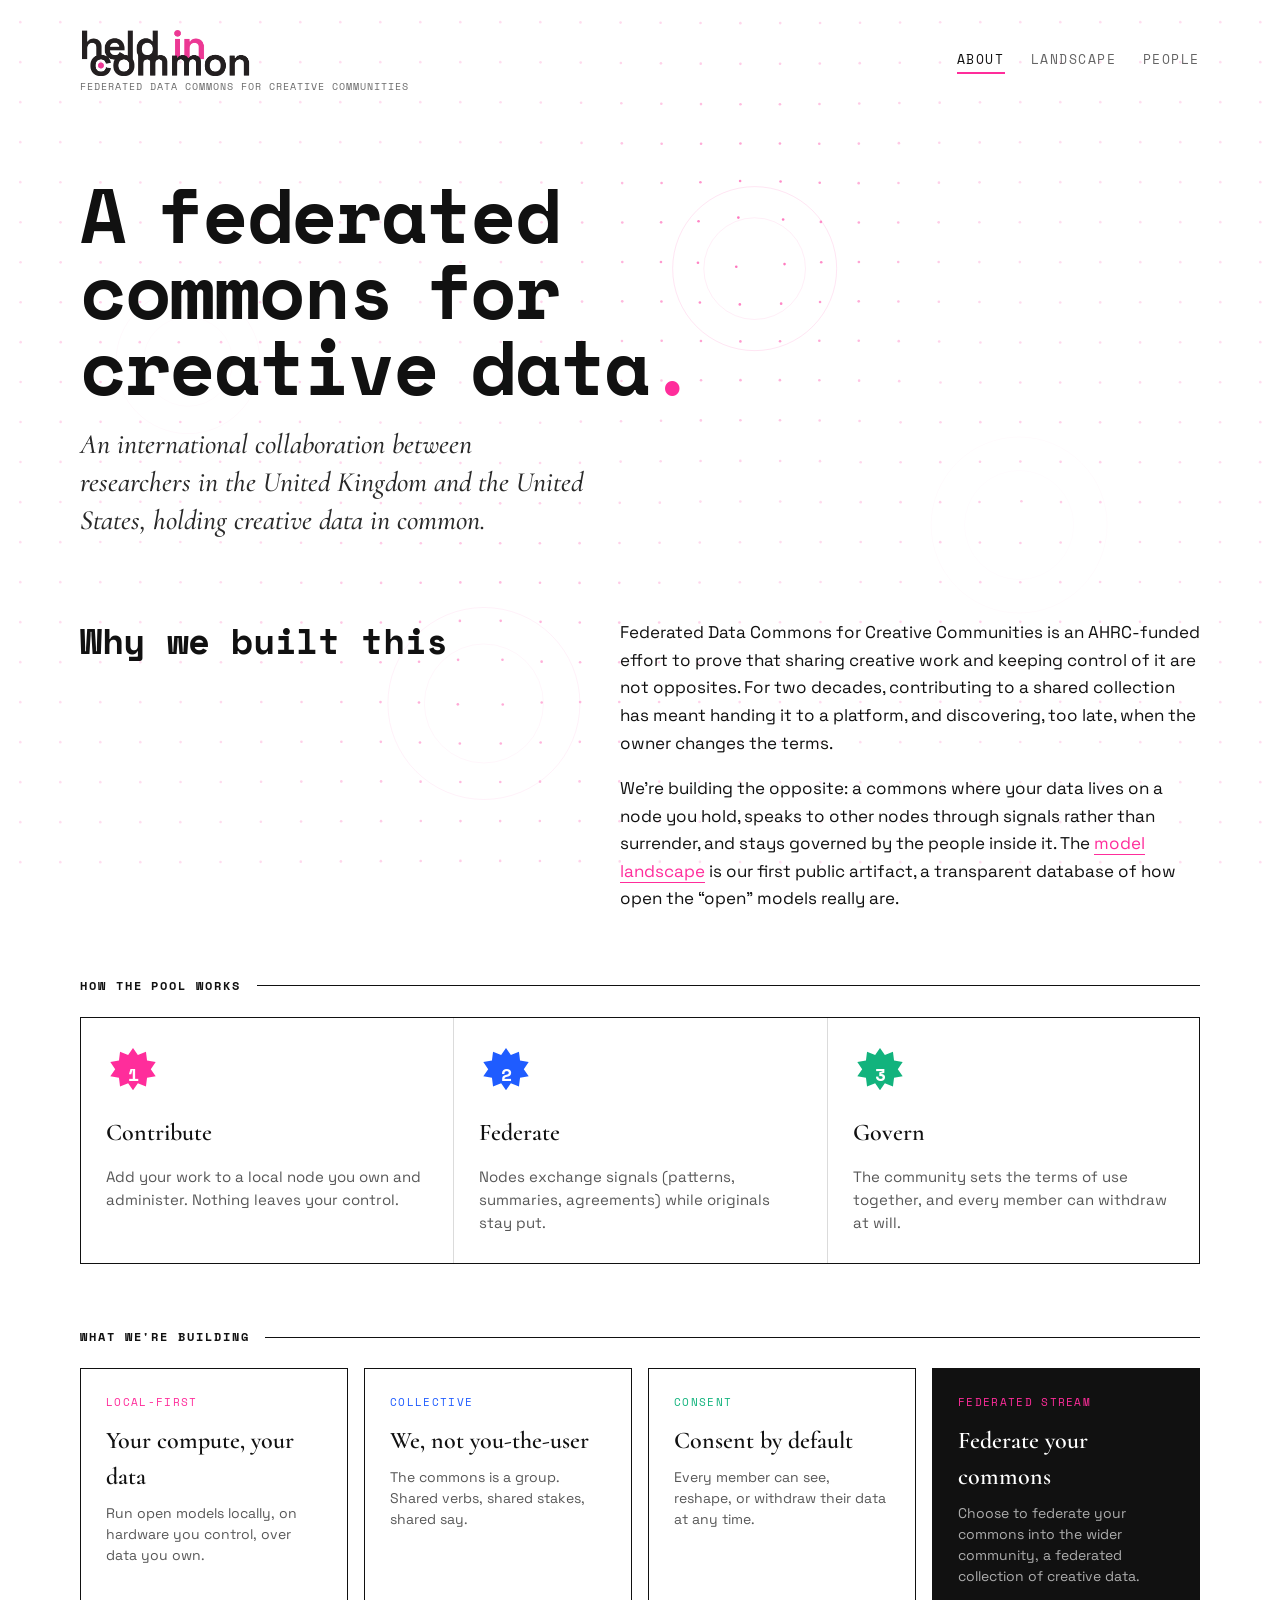
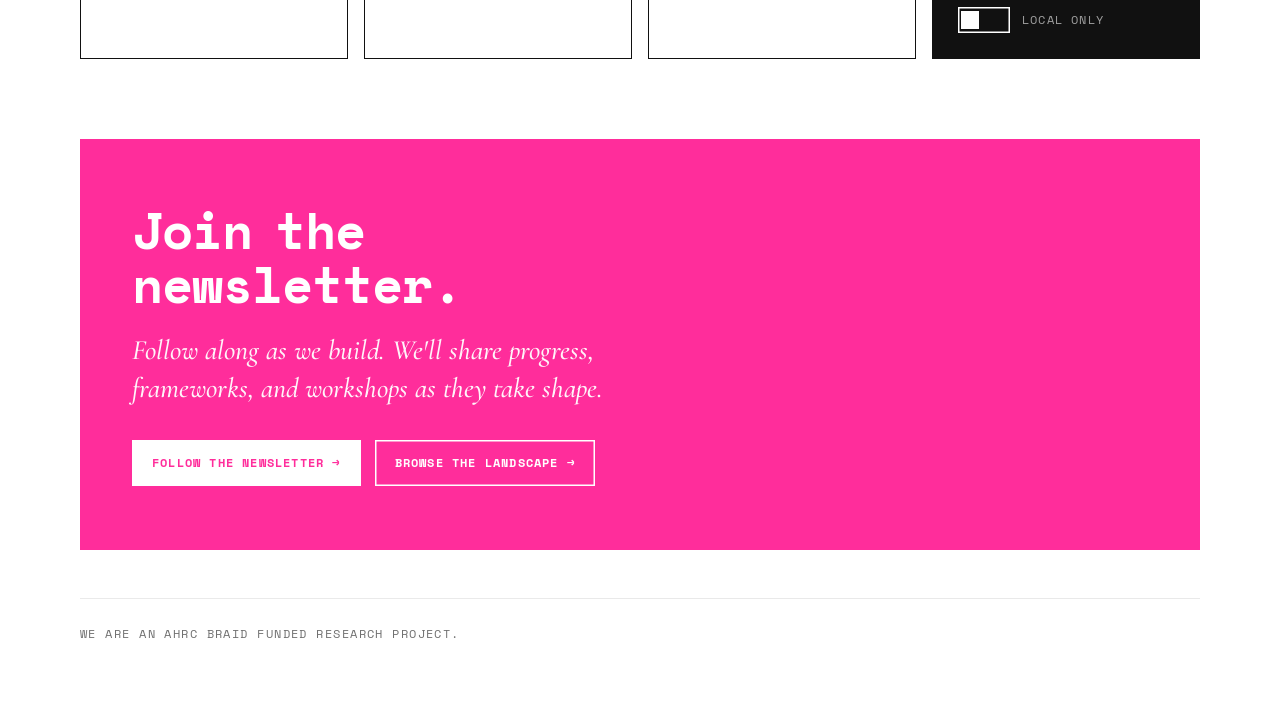
==== index.html @ fef4d37b "Make About the landing page, move the landscape to landscape.html - about.html becomes index.html, s" ====
<!doctype html>
<html lang="en">
  <head>
    <meta charset="UTF-8" />
    <meta name="viewport" content="width=device-width, initial-scale=1.0" />
    <meta name="robots" content="noindex, nofollow" />
    <title>About · Held in Common</title>
    <link rel="preconnect" href="https://fonts.googleapis.com" />
    <link rel="preconnect" href="https://fonts.gstatic.com" crossorigin />
    <link
      href="https://fonts.googleapis.com/css2?family=Space+Mono:ital,wght@0,400;0,700;1,400&family=Space+Grotesk:wght@400;500;600;700&family=Cormorant:ital,wght@0,500;0,600;1,500&display=swap"
      rel="stylesheet"
    />
    <link rel="stylesheet" href="styles1.css" />
  </head>
  <body>
    <a class="skip-link" href="#content">Skip to content</a>
    <canvas id="bg-canvas" aria-hidden="true"></canvas>

    <div class="page">
      <nav class="site-nav">
        <div class="brand">
          <img class="wordmark-logo" src="images/logo.png" alt="Held in Common" width="377" height="100" />
          <span class="tagline">Federated Data Commons for Creative Communities</span>
        </div>
        <div class="nav-links">
          <a href="index.html" class="active">About</a>
          <a href="landscape.html">Landscape</a>
          <a href="people.html">People</a>
        </div>
      </nav>
      <div class="rule"></div>

      <header class="sub-hero" id="content" tabindex="-1">
        <h1 class="sub-h1">A federated commons for creative data<span class="dot">.</span></h1>
        <p class="lead">
          An international collaboration between researchers in the United
          Kingdom and the United States, holding creative data in common.
        </p>
      </header>

      <section class="mission">
        <div class="mission-title">Why we built this</div>
        <div class="mission-body">
          <p>
            Federated Data Commons for Creative Communities is an AHRC-funded
            effort to prove that sharing creative work and keeping control of it
            are not opposites. For two decades, contributing to a shared
            collection has meant handing it to a platform, and discovering, too
            late, when the owner changes the terms.
          </p>
          <p>
            We're building the opposite: a commons where your data lives on a
            node you hold, speaks to other nodes through signals rather than
            surrender, and stays governed by the people inside it. The
            <a href="index.html">model landscape</a> is our first public
            artifact, a transparent database of how open the “open” models
            really are.
          </p>
        </div>
      </section>

      <div class="section-label"><span>How the pool works</span><span class="rule-fill"></span></div>
      <section class="steps">
        <div class="step">
          <svg width="54" height="54" viewBox="0 0 100 100" aria-hidden="true"><path fill="#ff2d9b" d="M50 2l9 13 15-6 2 16 16 3-9 13 9 13-16 3-2 16-15-6-9 13-9-13-15 6-2-16-16-3 9-13-9-13 16-3 2-16 15 6z"></path><text x="50" y="63" text-anchor="middle" font-family="Space Mono, monospace" font-weight="700" font-size="34" fill="#fff">1</text></svg>
          <div class="step-title">Contribute</div>
          <p>Add your work to a local node you own and administer. Nothing leaves your control.</p>
        </div>
        <div class="step">
          <svg width="54" height="54" viewBox="0 0 100 100" aria-hidden="true"><path fill="#1f5cff" d="M50 2l9 13 15-6 2 16 16 3-9 13 9 13-16 3-2 16-15-6-9 13-9-13-15 6-2-16-16-3 9-13-9-13 16-3 2-16 15 6z"></path><text x="50" y="63" text-anchor="middle" font-family="Space Mono, monospace" font-weight="700" font-size="34" fill="#fff">2</text></svg>
          <div class="step-title">Federate</div>
          <p>Nodes exchange signals (patterns, summaries, agreements) while originals stay put.</p>
        </div>
        <div class="step">
          <svg width="54" height="54" viewBox="0 0 100 100" aria-hidden="true"><path fill="#12b37d" d="M50 2l9 13 15-6 2 16 16 3-9 13 9 13-16 3-2 16-15-6-9 13-9-13-15 6-2-16-16-3 9-13-9-13 16-3 2-16 15 6z"></path><text x="50" y="63" text-anchor="middle" font-family="Space Mono, monospace" font-weight="700" font-size="34" fill="#fff">3</text></svg>
          <div class="step-title">Govern</div>
          <p>The community sets the terms of use together, and every member can withdraw at will.</p>
        </div>
      </section>

      <div class="section-label"><span>What we're building</span><span class="rule-fill"></span></div>
      <section class="principles">
        <div class="principle">
          <div class="tag" style="color: var(--pink);">Local-first</div>
          <div class="p-title">Your compute, your data</div>
          <p>Run open models locally, on hardware you control, over data you own.</p>
        </div>
        <div class="principle">
          <div class="tag" style="color: var(--blue);">Collective</div>
          <div class="p-title">We, not you-the-user</div>
          <p>The commons is a group. Shared verbs, shared stakes, shared say.</p>
        </div>
        <div class="principle">
          <div class="tag" style="color: var(--jade);">Consent</div>
          <div class="p-title">Consent by default</div>
          <p>Every member can see, reshape, or withdraw their data at any time.</p>
        </div>
        <div class="principle dark">
          <div class="tag" style="color: var(--pink);">Federated stream</div>
          <div class="p-title">Federate your commons</div>
          <p>Choose to federate your commons into the wider community, a federated collection of creative data.</p>
          <div class="fed-toggle" id="fed-toggle" role="switch" tabindex="0" aria-checked="false" aria-label="Federate your commons">
            <span class="switch"><span class="knob"></span></span>
            <span class="switch-label">Local only</span>
          </div>
        </div>
      </section>

      <section class="cta">
        <h2>Join the newsletter.</h2>
        <p class="lead">
          Follow along as we build. We'll share progress, frameworks, and
          workshops as they take shape.
        </p>
        <div class="cta-actions">
          <a href="#" class="btn-solid">Follow the newsletter →</a>
          <a href="index.html" class="btn-outline">Browse the landscape →</a>
        </div>
      </section>

      <div class="sub-foot">We are an AHRC Braid funded research project.</div>
    </div>

    <script src="bg.js"></script>
    <script>
      var ft = document.getElementById("fed-toggle");
      if (ft) {
        var toggleFed = function () {
          var on = ft.classList.toggle("on");
          ft.setAttribute("aria-checked", String(on));
          ft.querySelector(".switch-label").textContent = on ? "Federating" : "Local only";
        };
        ft.addEventListener("click", toggleFed);
        ft.addEventListener("keydown", function (e) {
          if (e.key === "Enter" || e.key === " ") {
            e.preventDefault();
            toggleFed();
          }
        });
      }
    </script>
  </body>
</html>
---- styles1.css ----
:root {
  --pink: #ff2d9b;
  --blue: #1f5cff;
  --jade: #12b37d;
  --violet: #8b3fd9;
  --violet-ink: #6a2caf;
  --jade-ink: #0a7a54;
  --gray: #6f6f6f;
  --ink: #111111;
  --white: #ffffff;
  --oxblood: #451018;
  --line: rgba(17, 17, 17, 0.15);
  --line-soft: rgba(17, 17, 17, 0.1);
  --mono: "Space Mono", monospace;
  --grot: "Space Grotesk", sans-serif;
  --serif: "Cormorant", Georgia, serif;
}

* { box-sizing: border-box; }
html { scroll-behavior: smooth; }

body {
  margin: 0;
  font-family: var(--grot);
  background: var(--white);
  color: var(--ink);
  line-height: 1.5;
  position: relative;
  min-height: 100vh;
}

::selection { background: var(--pink); color: #fff; }

/* dot-field canvas */
#bg-canvas {
  position: fixed;
  inset: 0;
  width: 100%;
  height: 100%;
  z-index: 0;
  pointer-events: none;
}
.bg-glow { display: none; }

.page {
  position: relative;
  z-index: 1;
  max-width: 1200px;
  margin: 0 auto;
  padding: 0 40px;
}

/* nav / brand */
.site-nav {
  display: flex;
  justify-content: space-between;
  align-items: center;
  gap: 24px;
  flex-wrap: wrap;
  padding: 30px 0 22px;
}
.brand { display: flex; flex-direction: column; gap: 3px; }
.wordmark {
  font-family: var(--mono);
  font-weight: 700;
  font-size: 16px;
  letter-spacing: -0.01em;
  color: var(--ink);
}
.wordmark .dot { color: var(--pink); }
.wordmark-logo { height: 46px; width: auto; align-self: flex-start; display: block; }
.tagline {
  font-family: var(--mono);
  font-size: 10px;
  letter-spacing: 0.1em;
  text-transform: uppercase;
  opacity: 0.62;
}
.rule { display: none; }

/* header */
header {
  padding: 60px 0 0;
  text-align: left;
}
header h1 {
  margin: 0;
  font-family: var(--mono);
  font-weight: 700;
  font-size: clamp(38px, 6vw, 76px);
  line-height: 1;
  letter-spacing: -0.03em;
  word-spacing: -0.16em;
  color: var(--ink);
  max-width: 16ch;
}
header h1 .dot { color: var(--pink); }
.subtitle {
  margin: 22px 0 0;
  font-family: var(--serif);
  font-style: italic;
  font-weight: 500;
  font-size: clamp(19px, 2.3vw, 27px);
  line-height: 1.35;
  color: var(--ink);
  opacity: 0.9;
  max-width: 44ch;
}

/* stat strip */
.stat-strip {
  display: flex;
  flex-wrap: wrap;
  margin-top: 44px;
  box-shadow: inset 0 0 0 1px var(--ink);
}
.stat-pill {
  display: flex;
  align-items: baseline;
  gap: 0.6rem;
  padding: 20px 30px;
  flex: 1;
  min-width: 150px;
  font-family: var(--mono);
  font-size: 12px;
  letter-spacing: 0.14em;
  text-transform: uppercase;
  color: rgba(17, 17, 17, 0.62);
  cursor: pointer;
  transition: background 0.15s ease, color 0.15s ease;
  box-shadow: inset 1px 0 0 var(--line);
}
.stat-pill:first-child { box-shadow: none; }
.stat-pill strong {
  font-size: 42px;
  line-height: 1;
  letter-spacing: -0.01em;
  color: var(--ink);
}
.stat-pill.stat-all { background: var(--ink); color: rgba(255,255,255,0.7); }
.stat-pill.stat-all strong { color: #fff; }
.stat-pill.stat-Image strong { color: var(--pink); }
.stat-pill.stat-Video strong { color: var(--blue); }
.stat-pill.stat-Audio strong { color: var(--jade-ink); }
.stat-pill.stat-Text strong { color: var(--violet-ink); }
.stat-pill:hover { background: rgba(17,17,17,0.04); }
.stat-pill.stat-all:hover { background: #000; }
.stat-pill.stat-Image.active { background: var(--pink); color: #fff; }
.stat-pill.stat-Image.active strong { color: #fff; }
.stat-pill.stat-Video.active { background: var(--blue); color: #fff; }
.stat-pill.stat-Video.active strong { color: #fff; }
.stat-pill.stat-Audio.active { background: var(--jade); color: #04140e; }
.stat-pill.stat-Audio.active strong { color: #04140e; }
.stat-pill.stat-Text.active { background: var(--violet); color: #fff; }
.stat-pill.stat-Text.active strong { color: #fff; }

main {
  max-width: none;
  margin: 0;
  padding: 0;
}

/* search bar */
.search-bar {
  display: flex;
  align-items: center;
  gap: 14px;
  background: var(--white);
  box-shadow: inset 0 0 0 1.5px var(--ink);
  padding: 20px 22px;
  margin: 40px 0 16px;
}
.search-icon { color: var(--pink); flex: none; }
#search {
  width: 100%;
  border: none;
  background: transparent;
  color: var(--ink);
  font-family: var(--grot);
  font-size: 17px;
}
#search:focus { outline: none; }
#search::placeholder { color: var(--gray); }
.search-kbd {
  font-family: var(--mono);
  font-size: 12px;
  color: var(--gray);
  box-shadow: inset 0 0 0 1px var(--line);
  padding: 3px 8px;
  flex: none;
}

/* filter panel — four columns split by vertical rules */
.filter-panel {
  display: flex;
  flex-wrap: wrap;
  background: var(--white);
  box-shadow: inset 0 0 0 1px var(--ink);
  margin-bottom: 24px;
}
.filter-col {
  flex: 1 1 200px;
  min-width: 180px;
  padding: 24px;
  display: flex;
  flex-direction: column;
  gap: 16px;
  box-shadow: inset 1px 0 0 var(--line);
}
.filter-col:first-child { box-shadow: none; }
.filter-col.col-license { flex: 1.6 1 300px; }
.filter-label {
  color: var(--gray);
  font-family: var(--mono);
  font-size: 11px;
  text-transform: uppercase;
  letter-spacing: 0.14em;
  white-space: nowrap;
}
.chip-row { display: flex; gap: 8px; flex-wrap: wrap; }

.chip {
  padding: 9px 14px;
  border: none;
  background: transparent;
  color: var(--ink);
  box-shadow: inset 0 0 0 1px var(--line);
  font-family: var(--mono);
  font-size: 14px;
  cursor: pointer;
  user-select: none;
  white-space: nowrap;
  transition: all 0.12s ease;
}
.chip:not(.active):hover { background: var(--white); box-shadow: inset 0 0 0 1px var(--ink), 4px 4px 0 var(--ink); transform: translate(-2px, -2px); }
.chip.active { background: var(--ink); color: #fff; box-shadow: inset 0 0 0 1px var(--ink); }

#commercial-filter, #sort-by {
  border: none;
  background: transparent;
  color: var(--ink);
  font-family: var(--mono);
  font-size: 16px;
  cursor: pointer;
  padding: 4px 24px 4px 0;
  appearance: none;
  -webkit-appearance: none;
  background-image: url("data:image/svg+xml,%3Csvg xmlns='http://www.w3.org/2000/svg' width='12' height='12' viewBox='0 0 24 24' fill='none' stroke='%23ff2d9b' stroke-width='2.5'%3E%3Cpath d='M6 9l6 6 6-6'/%3E%3C/svg%3E");
  background-repeat: no-repeat;
  background-position: left 1px;
}
#commercial-filter { background-position: right center; }
#sort-by { background-position: right center; }
#commercial-filter:focus, #sort-by:focus { outline: none; }

/* result / reset bar */
.result-bar {
  display: flex;
  justify-content: space-between;
  align-items: center;
  padding-bottom: 14px;
  margin-bottom: 24px;
  border-bottom: 1px solid var(--ink);
}
.result-count {
  margin: 0;
  font-family: var(--mono);
  font-size: 13px;
  letter-spacing: 0.1em;
  text-transform: uppercase;
  color: var(--gray);
}
#reset-filters {
  display: inline-flex;
  align-items: center;
  gap: 8px;
  padding: 0;
  background: transparent;
  border: none;
  color: var(--ink);
  font-family: var(--mono);
  font-weight: 700;
  font-size: 12px;
  letter-spacing: 0.1em;
  text-transform: uppercase;
  cursor: pointer;
  transition: color 0.12s ease;
}
#reset-filters svg { stroke: var(--pink); transition: transform 0.4s ease; }
#reset-filters:hover { color: var(--pink); }
#reset-filters:active svg { transform: rotate(-180deg); }

/* card grid */
.card-grid {
  display: grid;
  grid-template-columns: repeat(auto-fill, minmax(280px, 1fr));
  gap: 16px;
}

.card {
  background: var(--white);
  box-shadow: inset 0 0 0 1px var(--ink);
  display: flex;
  flex-direction: column;
  overflow: hidden;
  cursor: pointer;
  transition: transform 0.13s ease, box-shadow 0.13s ease;
  animation: card-in 0.35s ease backwards;
  position: relative;
}
.card:hover {
  transform: translate(-4px, -4px);
  box-shadow: inset 0 0 0 1px var(--ink), 9px 9px 0 var(--ink);
}
.card:active { transform: translate(-1px, -1px); }

@keyframes card-in {
  from { opacity: 0; transform: translateY(10px); }
  to { opacity: 1; transform: translateY(0); }
}

.card-bar { height: 8px; flex: none; }
.card.modality-Image .card-bar { background: var(--pink); }
.card.modality-Video .card-bar { background: var(--blue); }
.card.modality-Audio .card-bar { background: var(--jade); }
.card.modality-Text .card-bar { background: var(--violet); }

.card-body {
  padding: 22px;
  display: flex;
  flex-direction: column;
  gap: 10px;
  flex: 1;
}
.card-head {
  display: flex;
  justify-content: space-between;
  align-items: center;
  gap: 10px;
}
.card-modality {
  font-family: var(--mono);
  font-size: 11px;
  font-weight: 700;
  letter-spacing: 0.12em;
  text-transform: uppercase;
}
.card.modality-Image .card-modality { color: var(--pink); }
.card.modality-Video .card-modality { color: var(--blue); }
.card.modality-Audio .card-modality { color: var(--jade-ink); }
.card.modality-Text .card-modality { color: var(--violet-ink); }
.card-license {
  font-family: var(--mono);
  font-size: 11px;
  letter-spacing: 0.08em;
  text-transform: uppercase;
  opacity: 0.62;
}
.card h3 {
  margin: 0;
  font-family: var(--mono);
  font-weight: 700;
  font-size: 20px;
  letter-spacing: -0.01em;
  line-height: 1.15;
}
.card .developer {
  color: rgba(17, 17, 17, 0.6);
  font-size: 14px;
  margin: 0;
}
.card-foot {
  margin-top: auto;
  padding-top: 14px;
  border-top: 1px solid rgba(0, 0, 0, 0.12);
}
.commercial {
  font-family: var(--mono);
  font-size: 12px;
  letter-spacing: 0.02em;
}
.card.modality-Image .comm-ok { color: var(--pink); }
.card.modality-Video .comm-ok { color: var(--blue); }
.card.modality-Audio .comm-ok { color: var(--jade-ink); }
.card.modality-Text .comm-ok { color: var(--violet-ink); }
.comm-no { color: var(--gray); }

.no-results {
  text-align: center;
  color: var(--gray);
  font-family: var(--mono);
  letter-spacing: 0.06em;
  padding: 4rem 0;
}
.no-results-emoji { display: none; }

footer {
  position: relative;
  z-index: 1;
  max-width: 1200px;
  margin: 40px auto 0;
  padding: 26px 40px 48px;
  border-top: 1px solid var(--ink);
  font-family: var(--mono);
  font-size: 12px;
  letter-spacing: 0.1em;
  text-transform: uppercase;
  color: rgba(17, 17, 17, 0.6);
}
footer p { margin: 0 0 8px; }
footer .funder { color: var(--ink); }

/* modal */
.modal-overlay {
  position: fixed;
  inset: 0;
  background: rgba(17, 17, 17, 0.55);
  display: flex;
  align-items: center;
  justify-content: center;
  padding: 24px;
  z-index: 50;
  animation: overlay-in 0.18s ease;
}
.modal-overlay[hidden] { display: none; }
@keyframes overlay-in { from { opacity: 0; } to { opacity: 1; } }

.modal {
  background: var(--white);
  box-shadow: inset 0 0 0 1px var(--ink), 12px 12px 0 var(--ink);
  max-width: 660px;
  width: 100%;
  max-height: 85vh;
  overflow-y: auto;
  padding: 32px;
  animation: modal-in 0.22s cubic-bezier(0.2, 0.8, 0.2, 1);
}
@keyframes modal-in {
  from { opacity: 0; transform: translateY(12px); }
  to { opacity: 1; transform: translateY(0); }
}

.modal-top {
  display: flex;
  justify-content: space-between;
  align-items: flex-start;
  gap: 1rem;
  margin-bottom: 1.2rem;
}
.modal h2 {
  margin: 0 0 0.3rem;
  font-family: var(--mono);
  font-weight: 700;
  font-size: 26px;
  letter-spacing: -0.01em;
}
.modal .developer { color: rgba(17, 17, 17, 0.6); font-size: 14px; margin: 0; }

/* modal call-to-action: link out to the model */
.model-link {
  display: inline-flex;
  align-items: center;
  gap: 8px;
  margin-bottom: 1.4rem;
  padding: 12px 18px;
  background: var(--pink);
  color: #fff;
  font-family: var(--mono);
  font-weight: 700;
  font-size: 12px;
  letter-spacing: 0.1em;
  text-transform: uppercase;
  text-decoration: none;
  transition: opacity 0.12s ease;
}
.model-link:hover { color: #fff; }
.model-link:active { opacity: 0.78; }

.modal-close {
  display: inline-flex;
  align-items: center;
  justify-content: center;
  width: 34px;
  height: 34px;
  flex-shrink: 0;
  background: var(--white);
  border: none;
  box-shadow: inset 0 0 0 1.5px var(--ink);
  color: var(--ink);
  cursor: pointer;
  font-size: 1rem;
  transition: background 0.15s ease, color 0.15s ease;
}
.modal-close:hover { background: var(--pink); color: #fff; box-shadow: inset 0 0 0 1.5px var(--pink); }

.modal-tabs { display: flex; gap: 0; margin-bottom: 1.2rem; box-shadow: inset 0 0 0 1.5px var(--ink); width: fit-content; }
.modal-tab {
  padding: 9px 16px;
  background: transparent;
  border: none;
  font-family: var(--mono);
  font-size: 12px;
  letter-spacing: 0.08em;
  text-transform: uppercase;
  cursor: pointer;
  color: rgba(17, 17, 17, 0.62);
  box-shadow: inset 1px 0 0 var(--line);
}
.modal-tab:first-child { box-shadow: none; }
.modal-tab.active { background: var(--ink); color: #fff; }

.modal-tab-panel.hidden { display: none; }

.modal-section { margin-bottom: 1.3rem; }
.modal-section-title {
  font-family: var(--mono);
  font-size: 11px;
  text-transform: uppercase;
  letter-spacing: 0.14em;
  color: var(--pink);
  margin: 0 0 0.6rem;
  font-weight: 700;
}
.modal dl { display: grid; grid-template-columns: 180px 1fr; gap: 0.6rem 1rem; margin: 0; }
.modal dt { color: rgba(17, 17, 17, 0.62); font-size: 14px; font-family: var(--grot); }
.modal dd { margin: 0; font-size: 14px; }

.workflow-img { width: 100%; height: auto; box-shadow: inset 0 0 0 1px var(--ink); display: block; }
.workflow-json-wrap { max-height: 50vh; overflow: auto; box-shadow: inset 0 0 0 1px var(--ink); }
.workflow-json { font-family: var(--mono); font-size: 12px; padding: 16px; margin: 0; white-space: pre-wrap; word-break: break-word; }
.wf-loading { color: var(--gray); }

@media (max-width: 600px) {
  .page, footer { padding-left: 22px; padding-right: 22px; }
  .modal dl { grid-template-columns: 1fr; }
  .modal dt { margin-top: 0.6rem; }
}

/* ============ NAV LINKS ============ */
.nav-links {
  display: flex;
  gap: 26px;
  font-family: var(--mono);
  font-size: 13px;
  letter-spacing: 0.12em;
  text-transform: uppercase;
}
.nav-links a {
  color: var(--ink);
  opacity: 0.65;
  text-decoration: none;
  padding-bottom: 3px;
  transition: color 0.12s ease, opacity 0.12s ease;
}
.nav-links a:hover { color: var(--pink); opacity: 1; }
.nav-links a.active { opacity: 1; border-bottom: 2px solid var(--pink); }

/* ============ SUBPAGES ============ */
.sub-hero { padding: 60px 0 0; }
.eyebrow {
  font-family: var(--mono);
  font-size: 12px;
  letter-spacing: 0.16em;
  text-transform: uppercase;
  color: var(--pink);
  margin-bottom: 22px;
}
.sub-h1 {
  font-family: var(--mono);
  font-weight: 700;
  font-size: clamp(38px, 6vw, 76px);
  line-height: 1;
  letter-spacing: -0.03em;
  word-spacing: -0.16em;
  margin: 0;
  max-width: 16ch;
}
.sub-h1 .dot { color: var(--pink); }
.lead {
  font-family: var(--serif);
  font-style: italic;
  font-weight: 500;
  font-size: clamp(19px, 2.3vw, 28px);
  line-height: 1.35;
  margin: 22px 0 0;
  opacity: 0.9;
  max-width: 42ch;
}

.section-label {
  display: flex;
  align-items: center;
  gap: 16px;
  margin: 64px 0 22px;
  font-family: var(--mono);
  font-size: 12px;
  font-weight: 700;
  letter-spacing: 0.16em;
  text-transform: uppercase;
}
.section-label .rule-fill { flex: 1; height: 1px; background: var(--ink); }
.section-label .count { font-weight: 400; color: var(--gray); }
.section-label.uk { color: var(--pink); }
.section-label.us { color: var(--blue); }

.mission {
  margin-top: 80px;
  display: grid;
  grid-template-columns: minmax(0, 1fr) minmax(0, 1.2fr);
  gap: 56px;
  align-items: start;
}
.mission-title {
  font-family: var(--mono);
  font-weight: 700;
  font-size: clamp(26px, 3vw, 36px);
  line-height: 1.2;
  letter-spacing: -0.01em;
  color: var(--ink);
}
.mission-body p { font-family: var(--grot); font-size: 17px; line-height: 1.62; margin: 0 0 18px; }
.mission-body p:last-child { margin-bottom: 0; }
.mission-body a { color: var(--pink); border-bottom: 1.5px solid var(--pink); text-decoration: none; }
@media (max-width: 720px) { .mission { grid-template-columns: 1fr; gap: 20px; } }

.steps { display: flex; flex-wrap: wrap; box-shadow: inset 0 0 0 1px var(--ink); background: var(--white); }
.step {
  flex: 1;
  min-width: 220px;
  padding: 30px 26px;
  display: flex;
  flex-direction: column;
  gap: 14px;
  box-shadow: inset 1px 0 0 var(--line);
}
.step:first-child { box-shadow: none; }
.step-title { font-family: var(--serif); font-weight: 600; font-size: 24px; }
.step p { font-family: var(--grot); font-size: 15px; line-height: 1.55; opacity: 0.7; margin: 0; }

.principles { display: grid; grid-template-columns: repeat(auto-fit, minmax(230px, 1fr)); gap: 16px; }
.principle { box-shadow: inset 0 0 0 1px var(--ink); padding: 26px; background: var(--white); display: flex; flex-direction: column; }
.principle .tag { font-family: var(--mono); font-size: 11px; letter-spacing: 0.12em; text-transform: uppercase; margin-bottom: 12px; }
.principle .p-title { font-family: var(--serif); font-weight: 600; font-size: 24px; margin-bottom: 8px; }
.principle p { font-family: var(--grot); font-size: 14px; line-height: 1.5; opacity: 0.7; margin: 0; }
.principle.dark { background: var(--ink); color: #fff; }
.principle.dark .p-title { color: #fff; }
.principle.dark p { opacity: 0.65; }

.fed-toggle { margin-top: auto; display: flex; align-items: center; gap: 12px; cursor: pointer; user-select: none; padding-top: 20px; }
.switch { display: inline-flex; align-items: center; justify-content: flex-start; width: 52px; height: 26px; box-shadow: inset 0 0 0 1.5px #fff; padding: 3px; transition: all 0.16s ease; }
.switch .knob { width: 18px; height: 18px; background: #fff; display: block; }
.fed-toggle.on .switch { justify-content: flex-end; background: var(--jade); }
.switch-label { font-family: var(--mono); font-size: 12px; letter-spacing: 0.1em; text-transform: uppercase; color: rgba(255, 255, 255, 0.6); }
.fed-toggle.on .switch-label { color: var(--jade); }

.cta { margin-top: 80px; background: var(--pink); color: #fff; padding: 64px 52px; }
.cta h2 { font-family: var(--mono); font-weight: 700; font-size: clamp(30px, 4vw, 52px); line-height: 1.05; letter-spacing: -0.02em; word-spacing: -0.14em; margin: 0; max-width: 16ch; }
.cta .lead { color: #fff; opacity: 0.95; }
.cta-actions { display: flex; gap: 14px; flex-wrap: wrap; margin-top: 32px; }
.btn-solid { font-family: var(--mono); font-weight: 700; font-size: 12px; letter-spacing: 0.1em; text-transform: uppercase; background: #fff; color: var(--pink); padding: 14px 20px; text-decoration: none; }
.btn-outline { font-family: var(--mono); font-weight: 700; font-size: 12px; letter-spacing: 0.1em; text-transform: uppercase; color: #fff; padding: 14px 20px; box-shadow: inset 0 0 0 1.5px #fff; text-decoration: none; }

.people-grid { display: grid; grid-template-columns: repeat(auto-fill, minmax(258px, 1fr)); gap: 16px; }
.person { box-shadow: inset 0 0 0 1px var(--ink); display: flex; flex-direction: column; background: var(--white); }
.person .bar { height: 8px; }
.person.uk .bar { background: var(--pink); }
.person.us .bar { background: var(--blue); }
.person-photo {
  aspect-ratio: 1;
  border-bottom: 1px solid var(--ink);
  background: #f2efe8;
  display: flex;
  align-items: center;
  justify-content: center;
  color: var(--gray);
  font-family: var(--mono);
  font-size: 11px;
  letter-spacing: 0.14em;
  text-transform: uppercase;
  overflow: hidden;
}
.person-photo img {
  width: 100%;
  height: 100%;
  object-fit: cover;
  object-position: center top;
  display: block;
}
.person-photo.tbd {
  font-size: 40px;
  letter-spacing: 0;
  text-transform: none;
  color: var(--ink);
  opacity: 0.62;
}
.person-photo img { width: 100%; height: 100%; object-fit: cover; display: block; }
.person-info { padding: 20px; display: flex; flex-direction: column; gap: 6px; }
.person-role { font-family: var(--mono); font-size: 11px; font-weight: 700; letter-spacing: 0.12em; text-transform: uppercase; }
.person.uk .person-role { color: var(--pink); }
.person.us .person-role { color: var(--blue); }
.person-name { font-family: var(--mono); font-weight: 700; font-size: 20px; letter-spacing: -0.01em; }
.person-name a { color: inherit; text-decoration: none; transition: color 0.15s ease; }
.person-name a:hover { color: var(--pink); }
.person-aff { font-family: var(--grot); font-size: 14px; opacity: 0.65; }
.person-bio { font-family: var(--grot); font-size: 13px; line-height: 1.5; opacity: 0.6; margin: 8px 0 0; }

/* compact person chip — no photo, for supporting team members */
.person-chip {
  box-shadow: inset 0 0 0 1px var(--ink);
  background: var(--white);
  display: flex;
  flex-direction: column;
  gap: 5px;
  padding: 18px 20px;
  align-self: start;
  border-top: 8px solid var(--blue);
}
.person-chip.uk { border-top-color: var(--pink); }
.person-chip.us { border-top-color: var(--blue); }
.person-chip .chip-role { font-family: var(--mono); font-size: 11px; font-weight: 700; letter-spacing: 0.12em; text-transform: uppercase; color: var(--blue); }
.person-chip.uk .chip-role { color: var(--pink); }
.person-chip .chip-name { font-family: var(--mono); font-weight: 700; font-size: 18px; letter-spacing: -0.01em; color: var(--ink); text-decoration: none; transition: color 0.15s ease; }
.person-chip .chip-name:hover { color: var(--pink); }
.person-chip .chip-aff { font-family: var(--grot); font-size: 14px; opacity: 0.65; }

.partners-grid { display: grid; grid-template-columns: repeat(auto-fill, minmax(244px, 1fr)); gap: 16px; }
.partner { box-shadow: inset 0 0 0 1px var(--ink); display: flex; flex-direction: column; background: var(--white); }
.partner .bar { height: 6px; }
.partner.uk .bar { background: var(--pink); }
.partner.us .bar { background: var(--blue); }
.partner.de .bar { background: var(--jade); }
.partner-info { padding: 20px; display: flex; flex-direction: column; gap: 6px; }
.partner-name { font-family: var(--mono); font-weight: 700; font-size: 17px; letter-spacing: -0.01em; overflow-wrap: anywhere; }
.partner-loc { font-family: var(--mono); font-size: 10.5px; letter-spacing: 0.12em; text-transform: uppercase; opacity: 0.62; }
.partner-desc { font-family: var(--grot); font-size: 13px; line-height: 1.5; opacity: 0.65; margin-top: 4px; }

.legal-panel { display: flex; flex-wrap: wrap; box-shadow: inset 0 0 0 1px var(--ink); background: var(--white); }
.legal-col { flex: 1; min-width: 220px; padding: 28px 30px; box-shadow: inset 1px 0 0 var(--line); }
.legal-col:first-child { box-shadow: none; }
.legal-name { font-family: var(--mono); font-weight: 700; font-size: 17px; }
.legal-aff { font-family: var(--grot); font-size: 14px; opacity: 0.6; margin-top: 4px; }

.sub-foot { margin-top: 48px; padding-top: 26px; border-top: 1px solid var(--line); font-family: var(--mono); font-size: 12px; letter-spacing: 0.12em; text-transform: uppercase; opacity: 0.6; padding-bottom: 80px; }

/* ============================================================================
   Mobile optimisation — placed last so it overrides subpage base styles.
   Fits wide mono headings to the viewport and enlarges the smallest text.
   ============================================================================ */
@media (max-width: 600px) {
  html, body { overflow-x: hidden; }

  /* keep wide mono headings inside the viewport */
  header h1, .sub-h1 { font-size: clamp(26px, 7.6vw, 38px); word-spacing: -0.08em; }
  .cta h2 { font-size: clamp(26px, 7vw, 40px); }

  /* section labels wrap instead of clipping the count */
  .section-label { flex-wrap: wrap; gap: 10px 14px; }
  .rule-fill { flex: 1 1 30px; }

  /* two even stat cells per row */
  .stat-pill { min-width: 45%; padding: 16px 18px; }

  /* larger, easier-to-read small text on mobile */
  .tagline { font-size: 11px; letter-spacing: 0.08em; }
  .partner-loc,
  .filter-label,
  .card-modality,
  .card-license,
  .modal-section-title,
  .principle .tag,
  .person-role,
  .eyebrow,
  .section-label > span,
  .section-label .count { font-size: 12px; }
  .person-bio,
  .partner-desc,
  .step p,
  .principle p,
  .card .developer { font-size: 14px; line-height: 1.55; }
  .person-aff { font-size: 15px; }
  .mission-body p { font-size: 16px; }
}

/* ============================================================================
   Accessibility — focus visibility, skip link, reduced motion
   ============================================================================ */

/* Skip-to-content link (visible on keyboard focus) */
.skip-link {
  position: absolute;
  left: 8px;
  top: -60px;
  z-index: 200;
  background: var(--ink);
  color: #fff;
  font-family: var(--mono);
  font-size: 13px;
  letter-spacing: 0.06em;
  padding: 10px 16px;
  text-decoration: none;
  transition: top 0.15s ease;
}
.skip-link:focus { top: 8px; }

/* Visible keyboard focus for every interactive element */
:focus-visible {
  outline: 3px solid var(--blue);
  outline-offset: 2px;
}
/* the search field and selects clear the default outline; restore it for keyboard */
#search:focus-visible,
#commercial-filter:focus-visible,
#sort-by:focus-visible {
  outline: 3px solid var(--blue);
  outline-offset: 2px;
}
/* chips and stat pills are <button> — strip native chrome, keep the design */
button.chip,
button.stat-pill {
  appearance: none;
  -webkit-appearance: none;
  border: none;
  background: transparent;
  text-align: left;
}
/* keyboard focus for the card (role="button") */
.card:focus-visible { outline: 3px solid var(--blue); outline-offset: 3px; }

@media (prefers-reduced-motion: reduce) {
  *,
  *::before,
  *::after {
    animation-duration: 0.001ms !important;
    animation-iteration-count: 1 !important;
    transition-duration: 0.001ms !important;
    scroll-behavior: auto !important;
  }
}

.workflow-audio {
  display: block;
  width: 100%;
  margin: 1rem auto;
}

.workflow-video {
  display: block;
  max-width: 100%;
  max-height: 60vh;
  margin: 0 auto;
  box-shadow: inset 0 0 0 1px var(--ink);
}
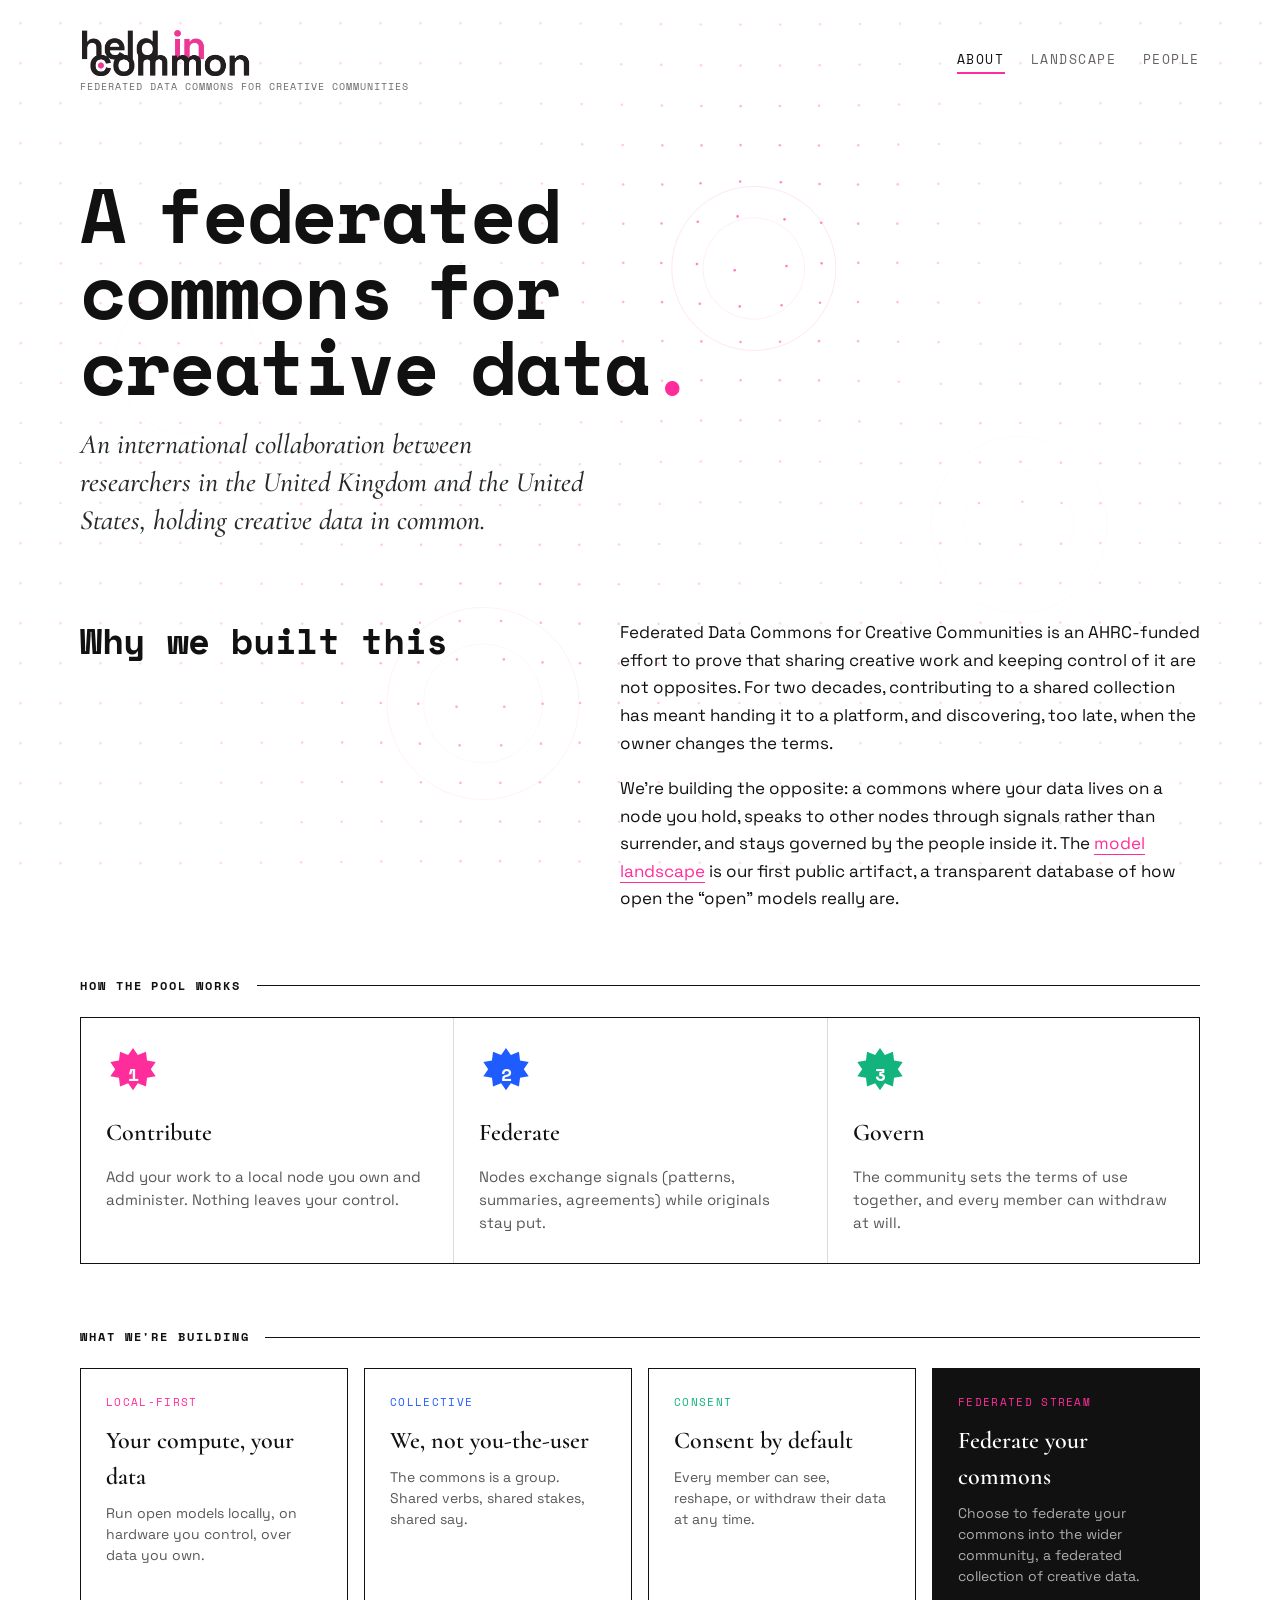
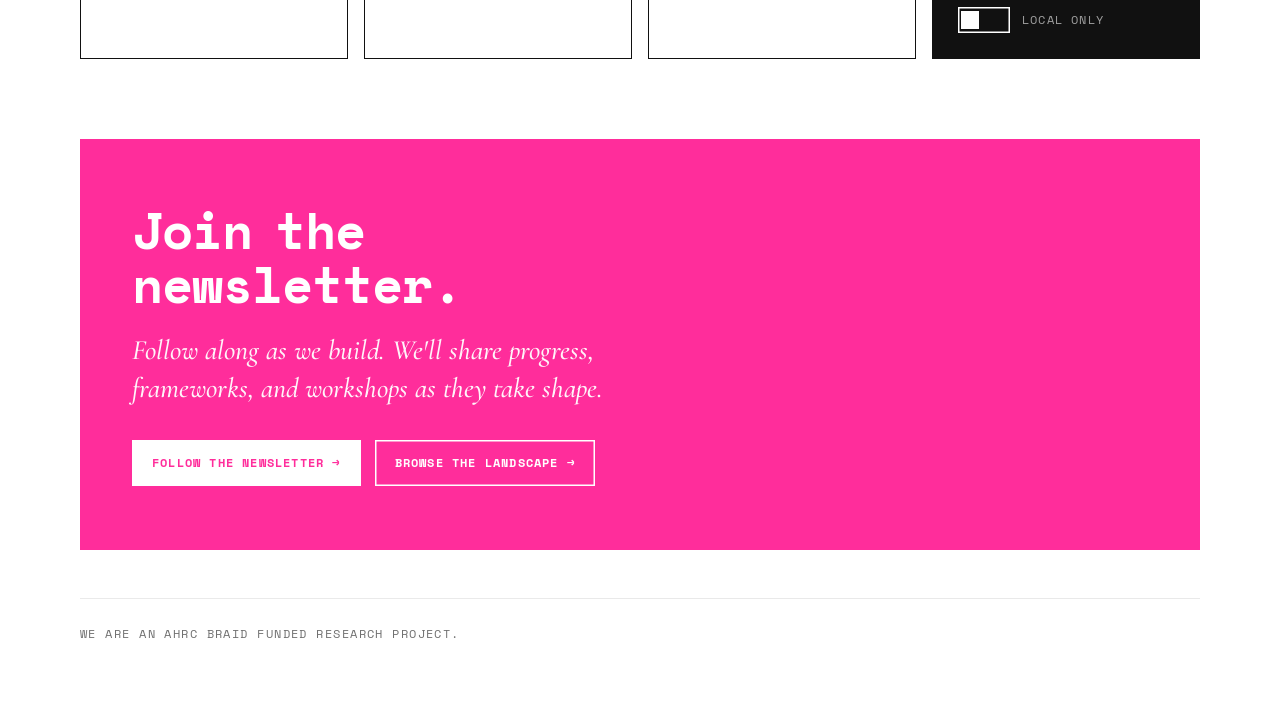
==== commit 2a2aa2b0: "adding link fixes" ====
--- a/index.html
+++ b/index.html
@@ -114,8 +114,8 @@
           workshops as they take shape.
         </p>
         <div class="cta-actions">
-          <a href="#" class="btn-solid">Follow the newsletter →</a>
-          <a href="index.html" class="btn-outline">Browse the landscape →</a>
+          <a href="https://heldincommonblog.substack.com" class="btn-solid" target="_blank">Follow the newsletter →</a>
+          <a href="landscape.html" class="btn-outline">Browse the landscape →</a>
         </div>
       </section>
 
--- a/styles1.css
+++ b/styles1.css
@@ -850,3 +850,12 @@
   margin: 0 auto;
   box-shadow: inset 0 0 0 1px var(--ink);
 }
+.credits {
+   position: relative;
+  z-index: 1;
+  max-width: 1200px;
+  margin: 0 auto;
+  padding: 0 40px;
+  color: gray;
+  font-size: .7em;
+}
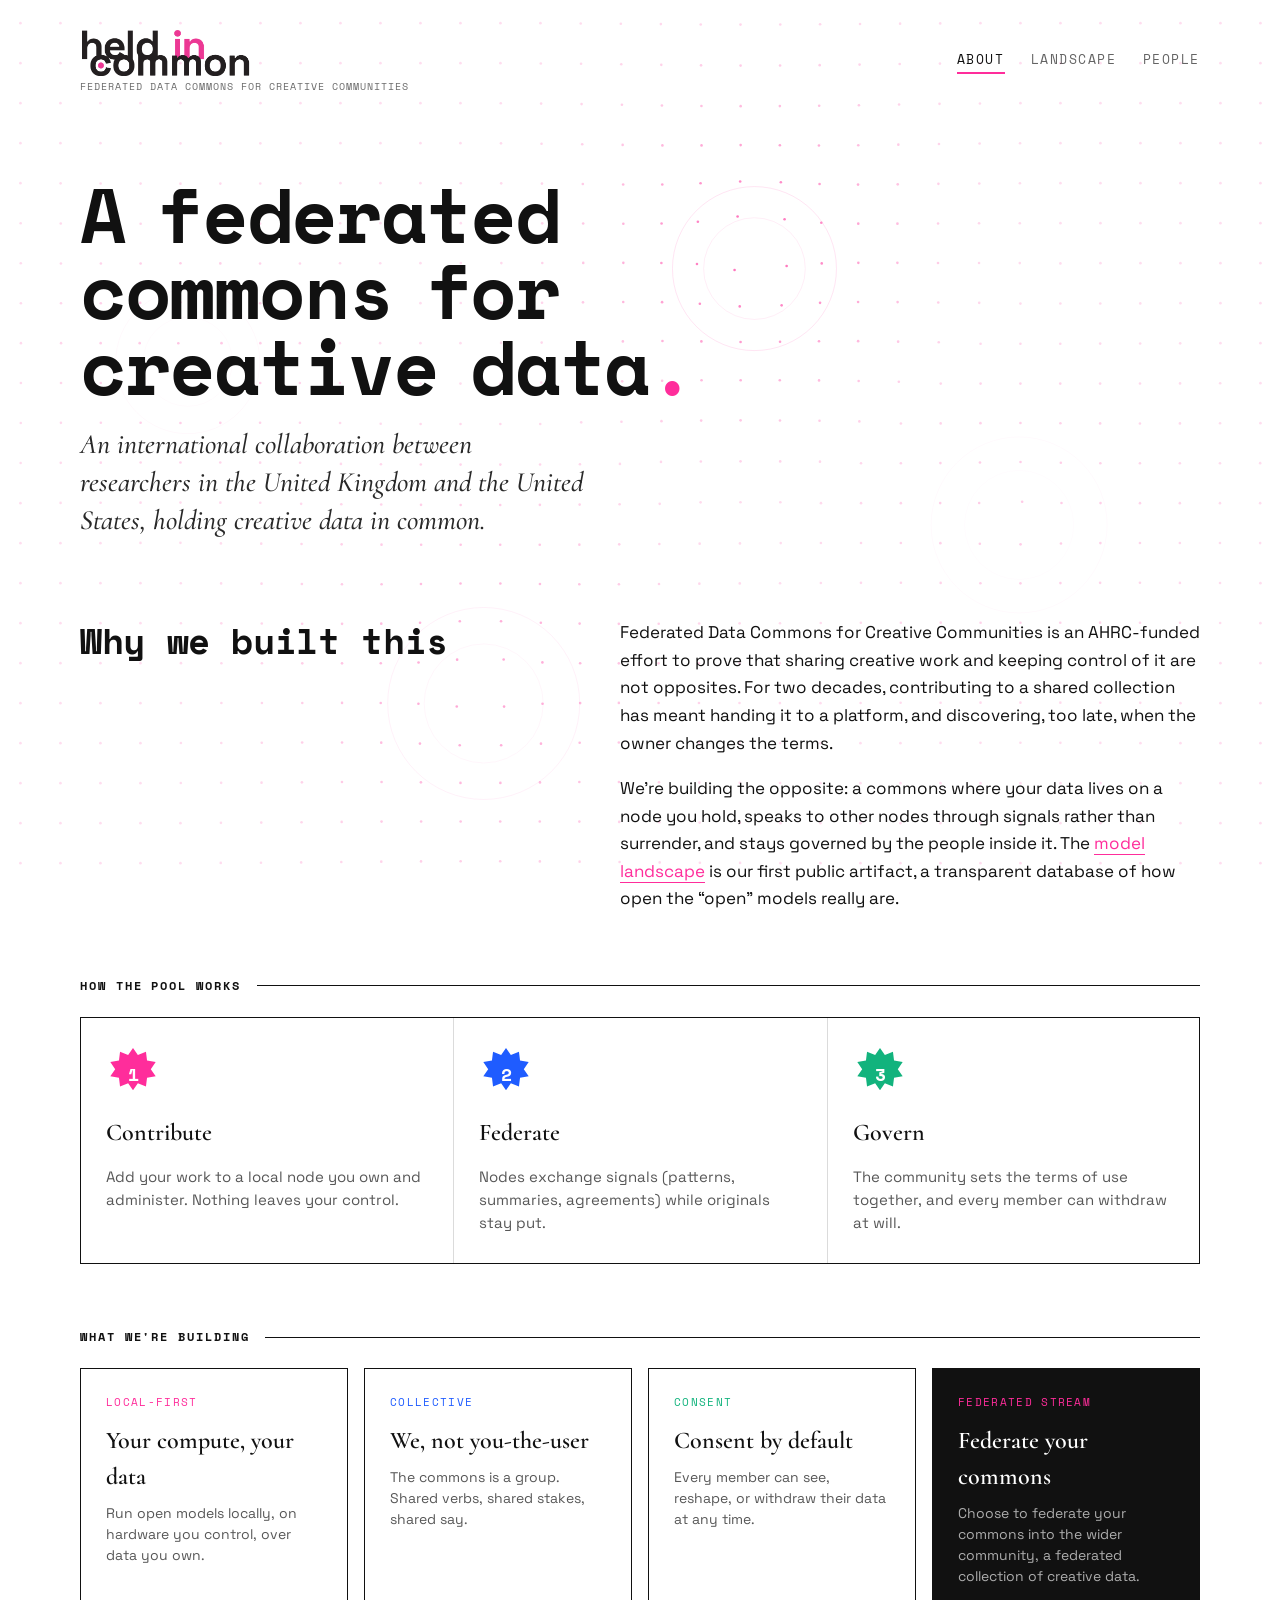
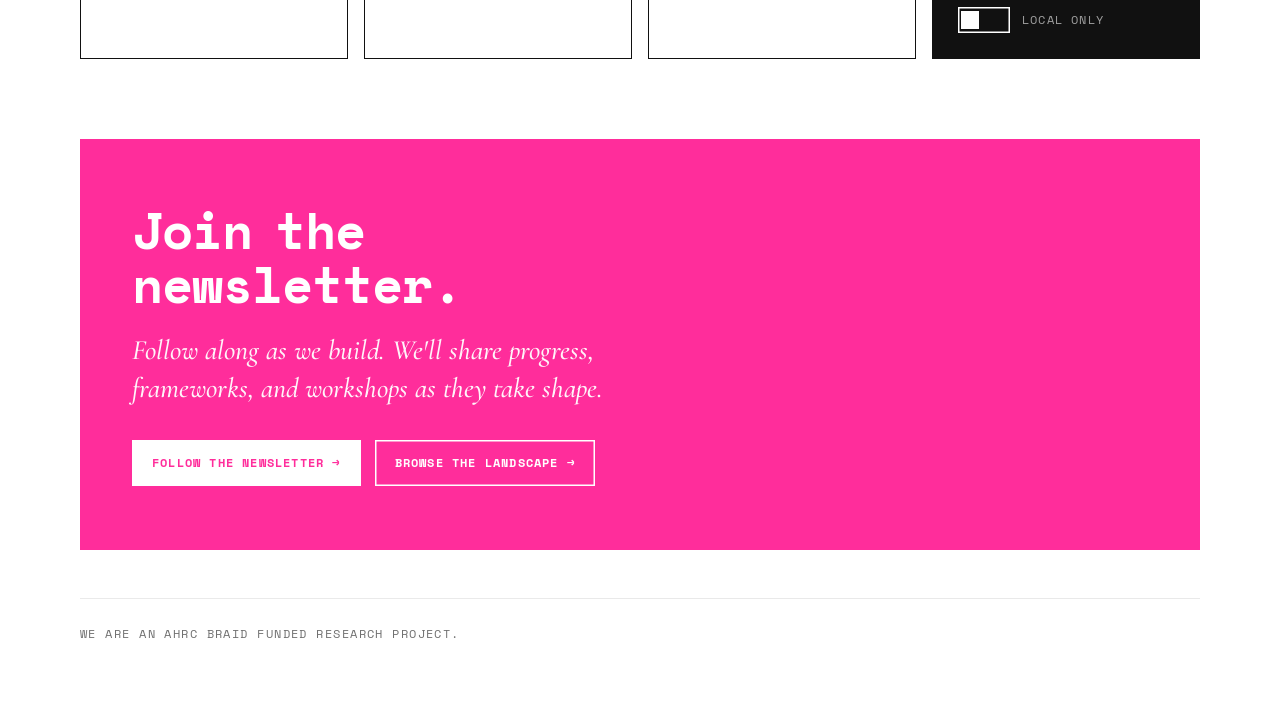
==== commit eb471b25: "Fix About page link to the model landscape The inline "model landscape" link pointed back at index.h" ====
--- a/index.html
+++ b/index.html
@@ -53,7 +53,7 @@
             We're building the opposite: a commons where your data lives on a
             node you hold, speaks to other nodes through signals rather than
             surrender, and stays governed by the people inside it. The
-            <a href="index.html">model landscape</a> is our first public
+            <a href="landscape.html">model landscape</a> is our first public
             artifact, a transparent database of how open the “open” models
             really are.
           </p>
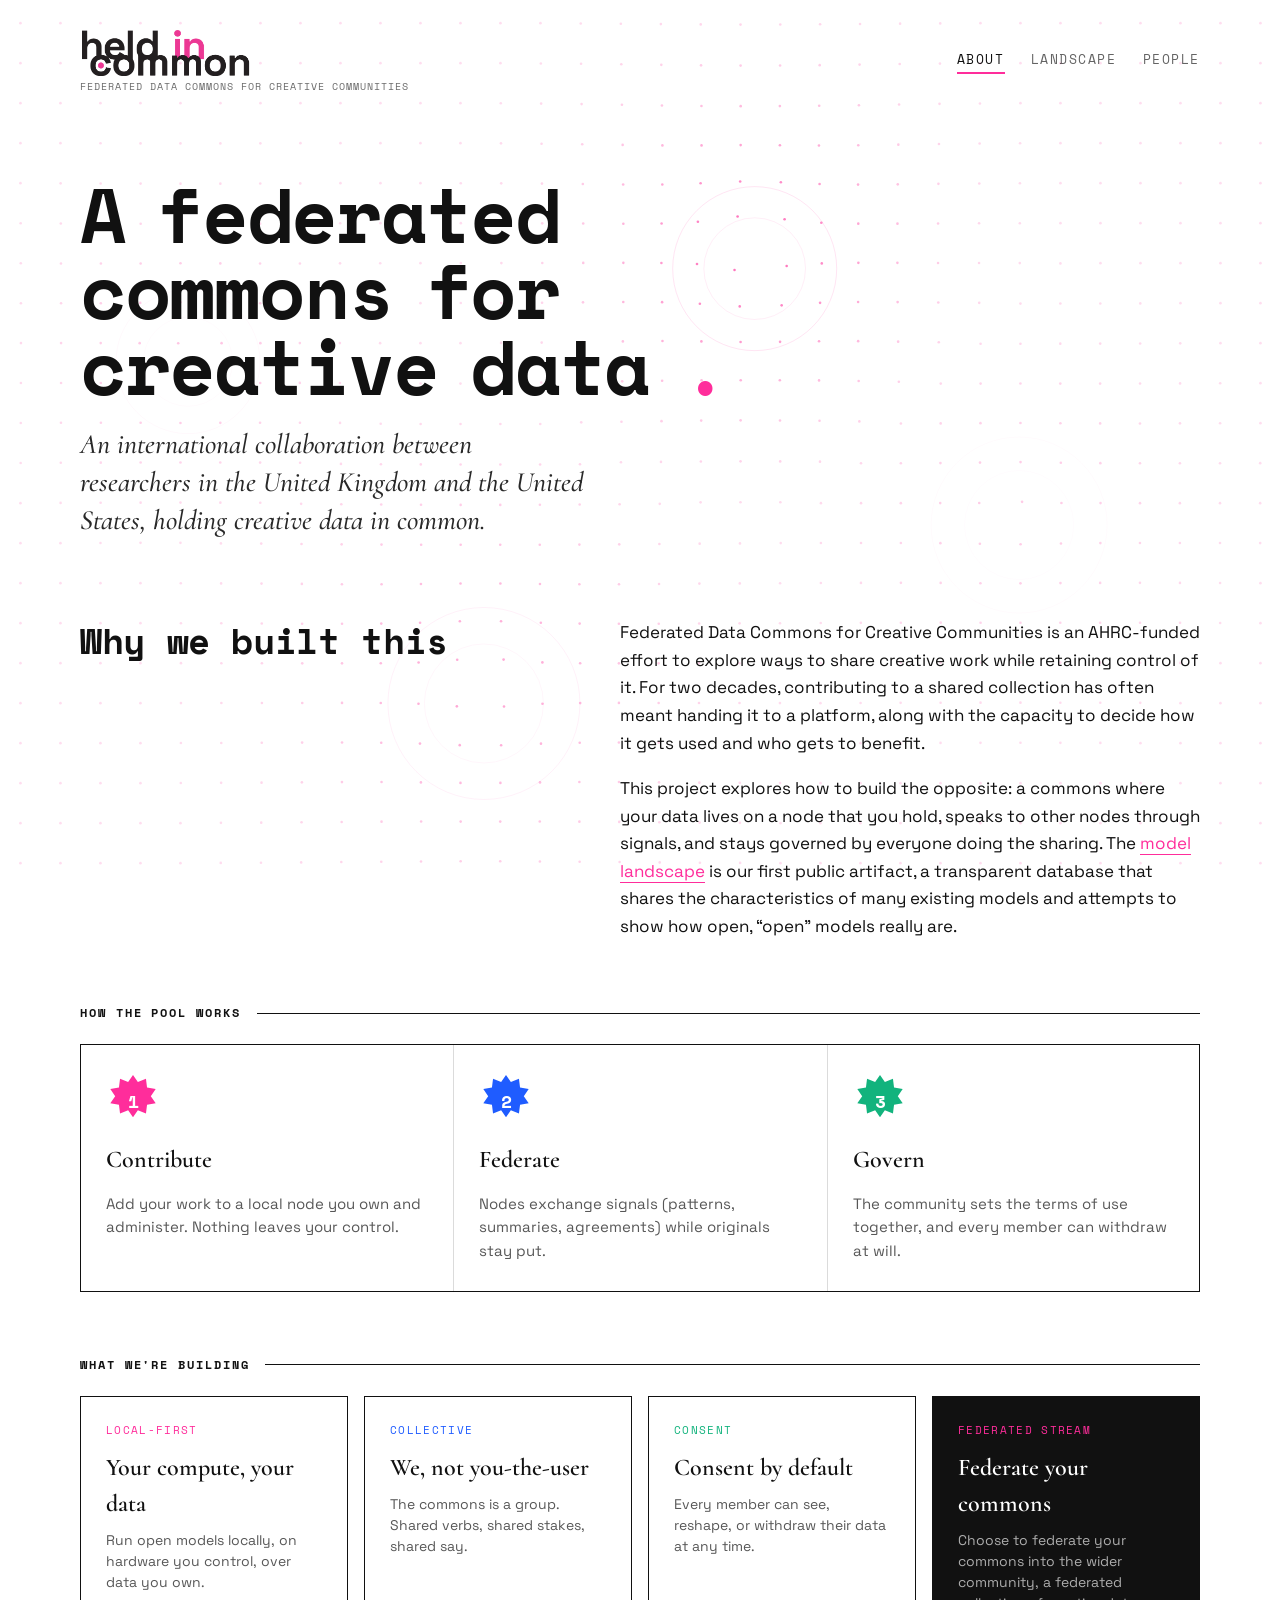
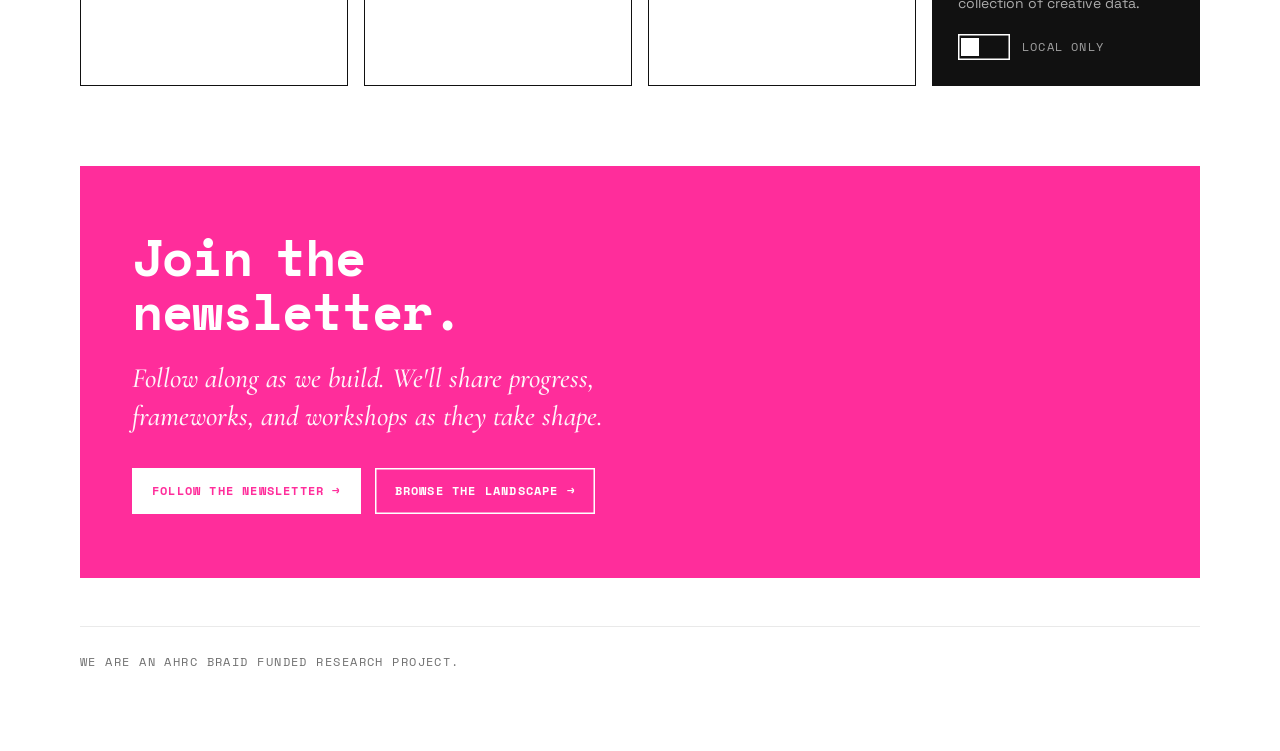
==== commit 79d35d0a: "copy edit" ====
--- a/index.html
+++ b/index.html
@@ -20,8 +20,16 @@
     <div class="page">
       <nav class="site-nav">
         <div class="brand">
-          <img class="wordmark-logo" src="images/logo.png" alt="Held in Common" width="377" height="100" />
-          <span class="tagline">Federated Data Commons for Creative Communities</span>
+          <img
+            class="wordmark-logo"
+            src="images/logo.png"
+            alt="Held in Common"
+            width="377"
+            height="100"
+          />
+          <span class="tagline">
+            Federated Data Commons for Creative Communities
+          </span>
         </div>
         <div class="nav-links">
           <a href="index.html" class="active">About</a>
@@ -32,7 +40,10 @@
       <div class="rule"></div>
 
       <header class="sub-hero" id="content" tabindex="-1">
-        <h1 class="sub-h1">A federated commons for creative data<span class="dot">.</span></h1>
+        <h1 class="sub-h1">
+          A federated commons for creative data
+          <span class="dot">.</span>
+        </h1>
         <p class="lead">
           An international collaboration between researchers in the United
           Kingdom and the United States, holding creative data in common.
@@ -44,63 +55,144 @@
         <div class="mission-body">
           <p>
             Federated Data Commons for Creative Communities is an AHRC-funded
-            effort to prove that sharing creative work and keeping control of it
-            are not opposites. For two decades, contributing to a shared
-            collection has meant handing it to a platform, and discovering, too
-            late, when the owner changes the terms.
-          </p>
-          <p>
-            We're building the opposite: a commons where your data lives on a
-            node you hold, speaks to other nodes through signals rather than
-            surrender, and stays governed by the people inside it. The
-            <a href="landscape.html">model landscape</a> is our first public
-            artifact, a transparent database of how open the “open” models
-            really are.
-          </p>
-        </div>
-      </section>
-
-      <div class="section-label"><span>How the pool works</span><span class="rule-fill"></span></div>
+            effort to explore ways to share creative work while retaining
+            control of it. For two decades, contributing to a shared collection
+            has often meant handing it to a platform, along with the capacity to
+            decide how it gets used and who gets to benefit.
+          </p>
+          <p>
+            This project explores how to build the opposite: a commons where
+            your data lives on a node that you hold, speaks to other nodes
+            through signals, and stays governed by everyone doing the sharing.
+            The
+            <a href="landscape.html">model landscape</a>
+            is our first public artifact, a transparent database that shares the
+            characteristics of many existing models and attempts to show how
+            open, “open” models really are.
+          </p>
+        </div>
+      </section>
+
+      <div class="section-label">
+        <span>How the pool works</span>
+        <span class="rule-fill"></span>
+      </div>
       <section class="steps">
         <div class="step">
-          <svg width="54" height="54" viewBox="0 0 100 100" aria-hidden="true"><path fill="#ff2d9b" d="M50 2l9 13 15-6 2 16 16 3-9 13 9 13-16 3-2 16-15-6-9 13-9-13-15 6-2-16-16-3 9-13-9-13 16-3 2-16 15 6z"></path><text x="50" y="63" text-anchor="middle" font-family="Space Mono, monospace" font-weight="700" font-size="34" fill="#fff">1</text></svg>
+          <svg width="54" height="54" viewBox="0 0 100 100" aria-hidden="true">
+            <path
+              fill="#ff2d9b"
+              d="M50 2l9 13 15-6 2 16 16 3-9 13 9 13-16 3-2 16-15-6-9 13-9-13-15 6-2-16-16-3 9-13-9-13 16-3 2-16 15 6z"
+            ></path>
+            <text
+              x="50"
+              y="63"
+              text-anchor="middle"
+              font-family="Space Mono, monospace"
+              font-weight="700"
+              font-size="34"
+              fill="#fff"
+            >
+              1
+            </text>
+          </svg>
           <div class="step-title">Contribute</div>
-          <p>Add your work to a local node you own and administer. Nothing leaves your control.</p>
+          <p>
+            Add your work to a local node you own and administer. Nothing leaves
+            your control.
+          </p>
         </div>
         <div class="step">
-          <svg width="54" height="54" viewBox="0 0 100 100" aria-hidden="true"><path fill="#1f5cff" d="M50 2l9 13 15-6 2 16 16 3-9 13 9 13-16 3-2 16-15-6-9 13-9-13-15 6-2-16-16-3 9-13-9-13 16-3 2-16 15 6z"></path><text x="50" y="63" text-anchor="middle" font-family="Space Mono, monospace" font-weight="700" font-size="34" fill="#fff">2</text></svg>
+          <svg width="54" height="54" viewBox="0 0 100 100" aria-hidden="true">
+            <path
+              fill="#1f5cff"
+              d="M50 2l9 13 15-6 2 16 16 3-9 13 9 13-16 3-2 16-15-6-9 13-9-13-15 6-2-16-16-3 9-13-9-13 16-3 2-16 15 6z"
+            ></path>
+            <text
+              x="50"
+              y="63"
+              text-anchor="middle"
+              font-family="Space Mono, monospace"
+              font-weight="700"
+              font-size="34"
+              fill="#fff"
+            >
+              2
+            </text>
+          </svg>
           <div class="step-title">Federate</div>
-          <p>Nodes exchange signals (patterns, summaries, agreements) while originals stay put.</p>
+          <p>
+            Nodes exchange signals (patterns, summaries, agreements) while
+            originals stay put.
+          </p>
         </div>
         <div class="step">
-          <svg width="54" height="54" viewBox="0 0 100 100" aria-hidden="true"><path fill="#12b37d" d="M50 2l9 13 15-6 2 16 16 3-9 13 9 13-16 3-2 16-15-6-9 13-9-13-15 6-2-16-16-3 9-13-9-13 16-3 2-16 15 6z"></path><text x="50" y="63" text-anchor="middle" font-family="Space Mono, monospace" font-weight="700" font-size="34" fill="#fff">3</text></svg>
+          <svg width="54" height="54" viewBox="0 0 100 100" aria-hidden="true">
+            <path
+              fill="#12b37d"
+              d="M50 2l9 13 15-6 2 16 16 3-9 13 9 13-16 3-2 16-15-6-9 13-9-13-15 6-2-16-16-3 9-13-9-13 16-3 2-16 15 6z"
+            ></path>
+            <text
+              x="50"
+              y="63"
+              text-anchor="middle"
+              font-family="Space Mono, monospace"
+              font-weight="700"
+              font-size="34"
+              fill="#fff"
+            >
+              3
+            </text>
+          </svg>
           <div class="step-title">Govern</div>
-          <p>The community sets the terms of use together, and every member can withdraw at will.</p>
-        </div>
-      </section>
-
-      <div class="section-label"><span>What we're building</span><span class="rule-fill"></span></div>
+          <p>
+            The community sets the terms of use together, and every member can
+            withdraw at will.
+          </p>
+        </div>
+      </section>
+
+      <div class="section-label">
+        <span>What we're building</span>
+        <span class="rule-fill"></span>
+      </div>
       <section class="principles">
         <div class="principle">
-          <div class="tag" style="color: var(--pink);">Local-first</div>
+          <div class="tag" style="color: var(--pink)">Local-first</div>
           <div class="p-title">Your compute, your data</div>
-          <p>Run open models locally, on hardware you control, over data you own.</p>
+          <p>
+            Run open models locally, on hardware you control, over data you own.
+          </p>
         </div>
         <div class="principle">
-          <div class="tag" style="color: var(--blue);">Collective</div>
+          <div class="tag" style="color: var(--blue)">Collective</div>
           <div class="p-title">We, not you-the-user</div>
-          <p>The commons is a group. Shared verbs, shared stakes, shared say.</p>
+          <p>
+            The commons is a group. Shared verbs, shared stakes, shared say.
+          </p>
         </div>
         <div class="principle">
-          <div class="tag" style="color: var(--jade);">Consent</div>
+          <div class="tag" style="color: var(--jade)">Consent</div>
           <div class="p-title">Consent by default</div>
-          <p>Every member can see, reshape, or withdraw their data at any time.</p>
+          <p>
+            Every member can see, reshape, or withdraw their data at any time.
+          </p>
         </div>
         <div class="principle dark">
-          <div class="tag" style="color: var(--pink);">Federated stream</div>
+          <div class="tag" style="color: var(--pink)">Federated stream</div>
           <div class="p-title">Federate your commons</div>
-          <p>Choose to federate your commons into the wider community, a federated collection of creative data.</p>
-          <div class="fed-toggle" id="fed-toggle" role="switch" tabindex="0" aria-checked="false" aria-label="Federate your commons">
+          <p>
+            Choose to federate your commons into the wider community, a
+            federated collection of creative data.
+          </p>
+          <div
+            class="fed-toggle"
+            id="fed-toggle"
+            role="switch"
+            tabindex="0"
+            aria-checked="false"
+            aria-label="Federate your commons"
+          >
             <span class="switch"><span class="knob"></span></span>
             <span class="switch-label">Local only</span>
           </div>
@@ -114,8 +206,16 @@
           workshops as they take shape.
         </p>
         <div class="cta-actions">
-          <a href="https://heldincommonblog.substack.com" class="btn-solid" target="_blank">Follow the newsletter →</a>
-          <a href="landscape.html" class="btn-outline">Browse the landscape →</a>
+          <a
+            href="https://heldincommonblog.substack.com"
+            class="btn-solid"
+            target="_blank"
+          >
+            Follow the newsletter →
+          </a>
+          <a href="landscape.html" class="btn-outline">
+            Browse the landscape →
+          </a>
         </div>
       </section>
 
@@ -129,7 +229,9 @@
         var toggleFed = function () {
           var on = ft.classList.toggle("on");
           ft.setAttribute("aria-checked", String(on));
-          ft.querySelector(".switch-label").textContent = on ? "Federating" : "Local only";
+          ft.querySelector(".switch-label").textContent = on
+            ? "Federating"
+            : "Local only";
         };
         ft.addEventListener("click", toggleFed);
         ft.addEventListener("keydown", function (e) {
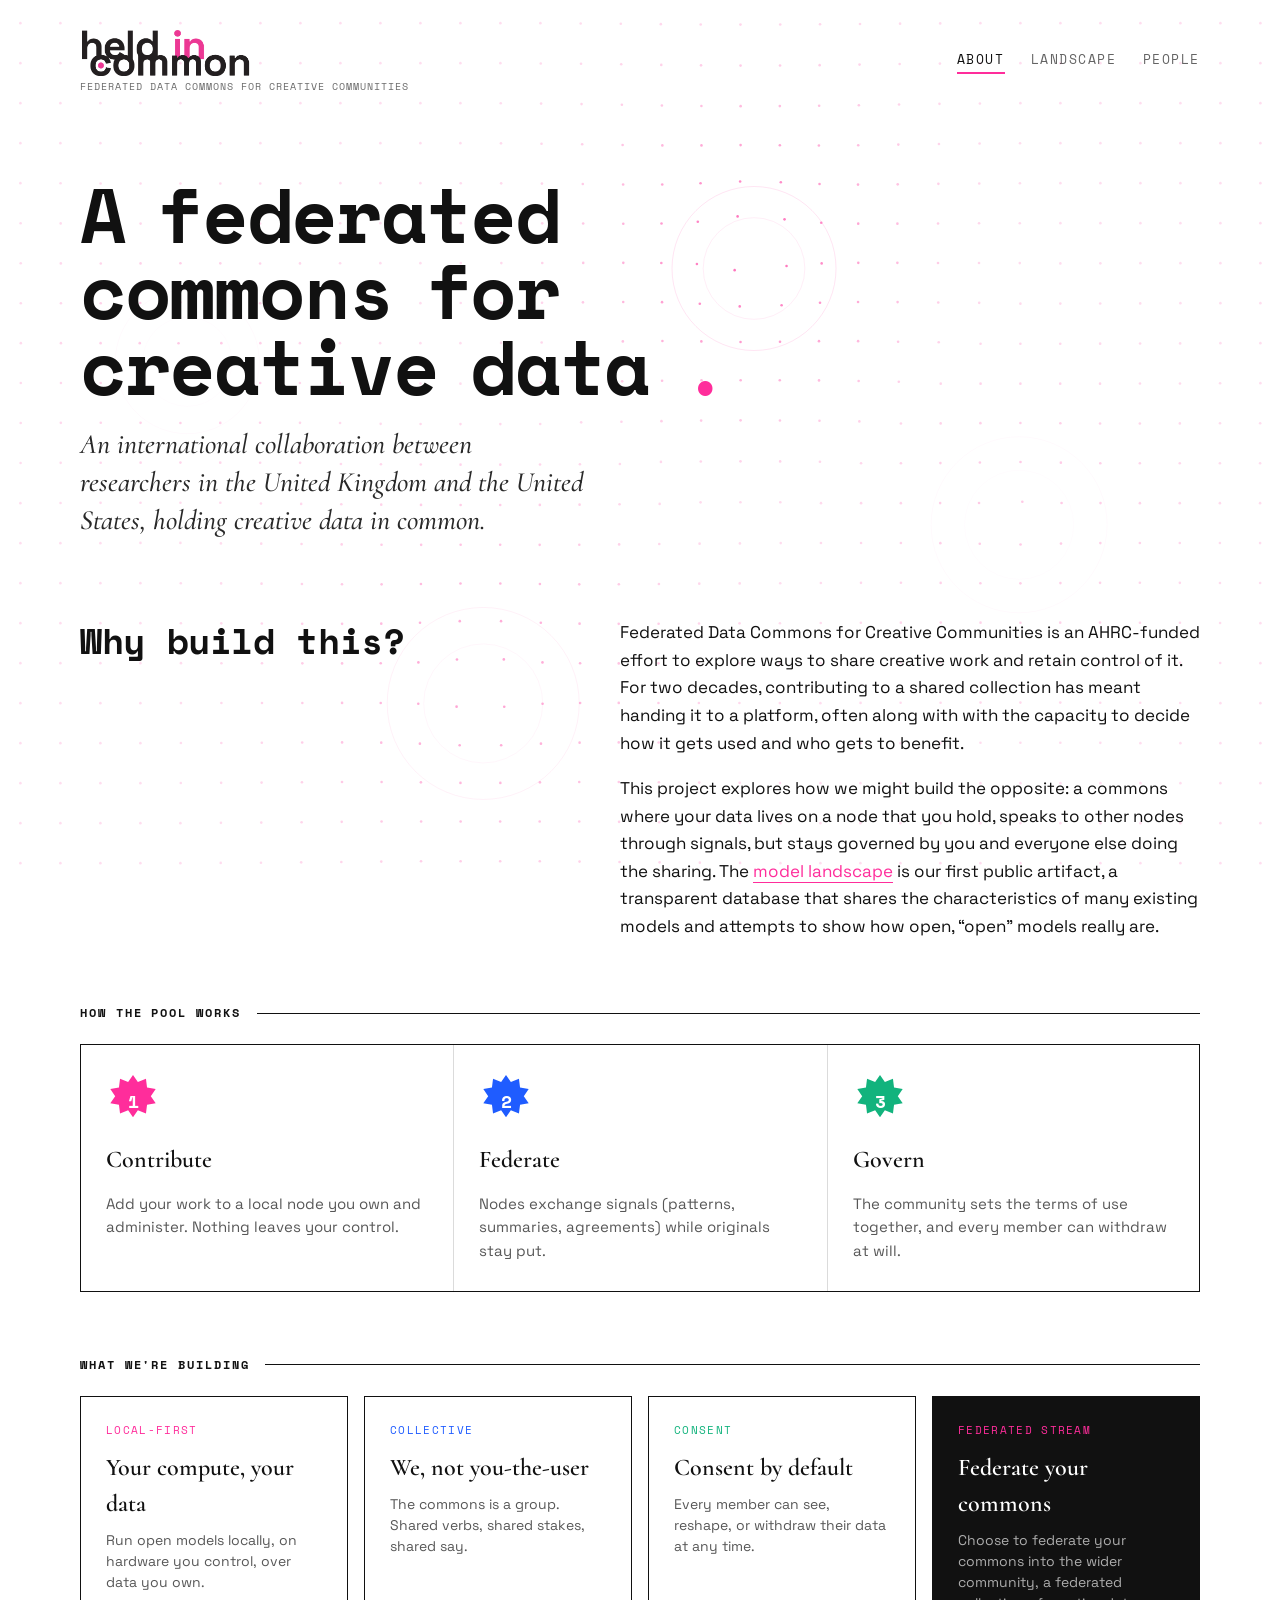
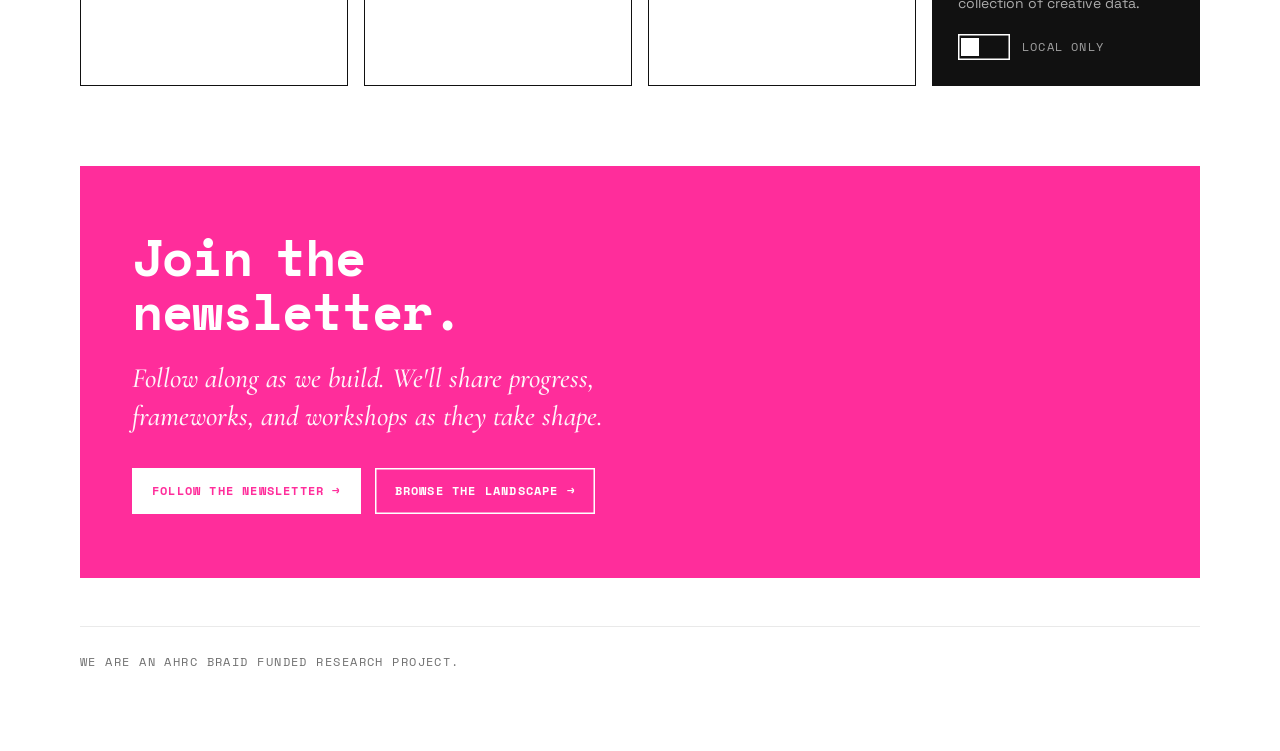
==== commit 000fd6b3: "first edit" ====
--- a/index.html
+++ b/index.html
@@ -51,20 +51,20 @@
       </header>
 
       <section class="mission">
-        <div class="mission-title">Why we built this</div>
+        <div class="mission-title">Why build this?</div>
         <div class="mission-body">
           <p>
             Federated Data Commons for Creative Communities is an AHRC-funded
-            effort to explore ways to share creative work while retaining
-            control of it. For two decades, contributing to a shared collection
-            has often meant handing it to a platform, along with the capacity to
+            effort to explore ways to share creative work and retain control of
+            it. For two decades, contributing to a shared collection has meant
+            handing it to a platform, often along with with the capacity to
             decide how it gets used and who gets to benefit.
           </p>
           <p>
-            This project explores how to build the opposite: a commons where
-            your data lives on a node that you hold, speaks to other nodes
-            through signals, and stays governed by everyone doing the sharing.
-            The
+            This project explores how we might build the opposite: a commons
+            where your data lives on a node that you hold, speaks to other nodes
+            through signals, but stays governed by you and everyone else doing
+            the sharing. The
             <a href="landscape.html">model landscape</a>
             is our first public artifact, a transparent database that shares the
             characteristics of many existing models and attempts to show how
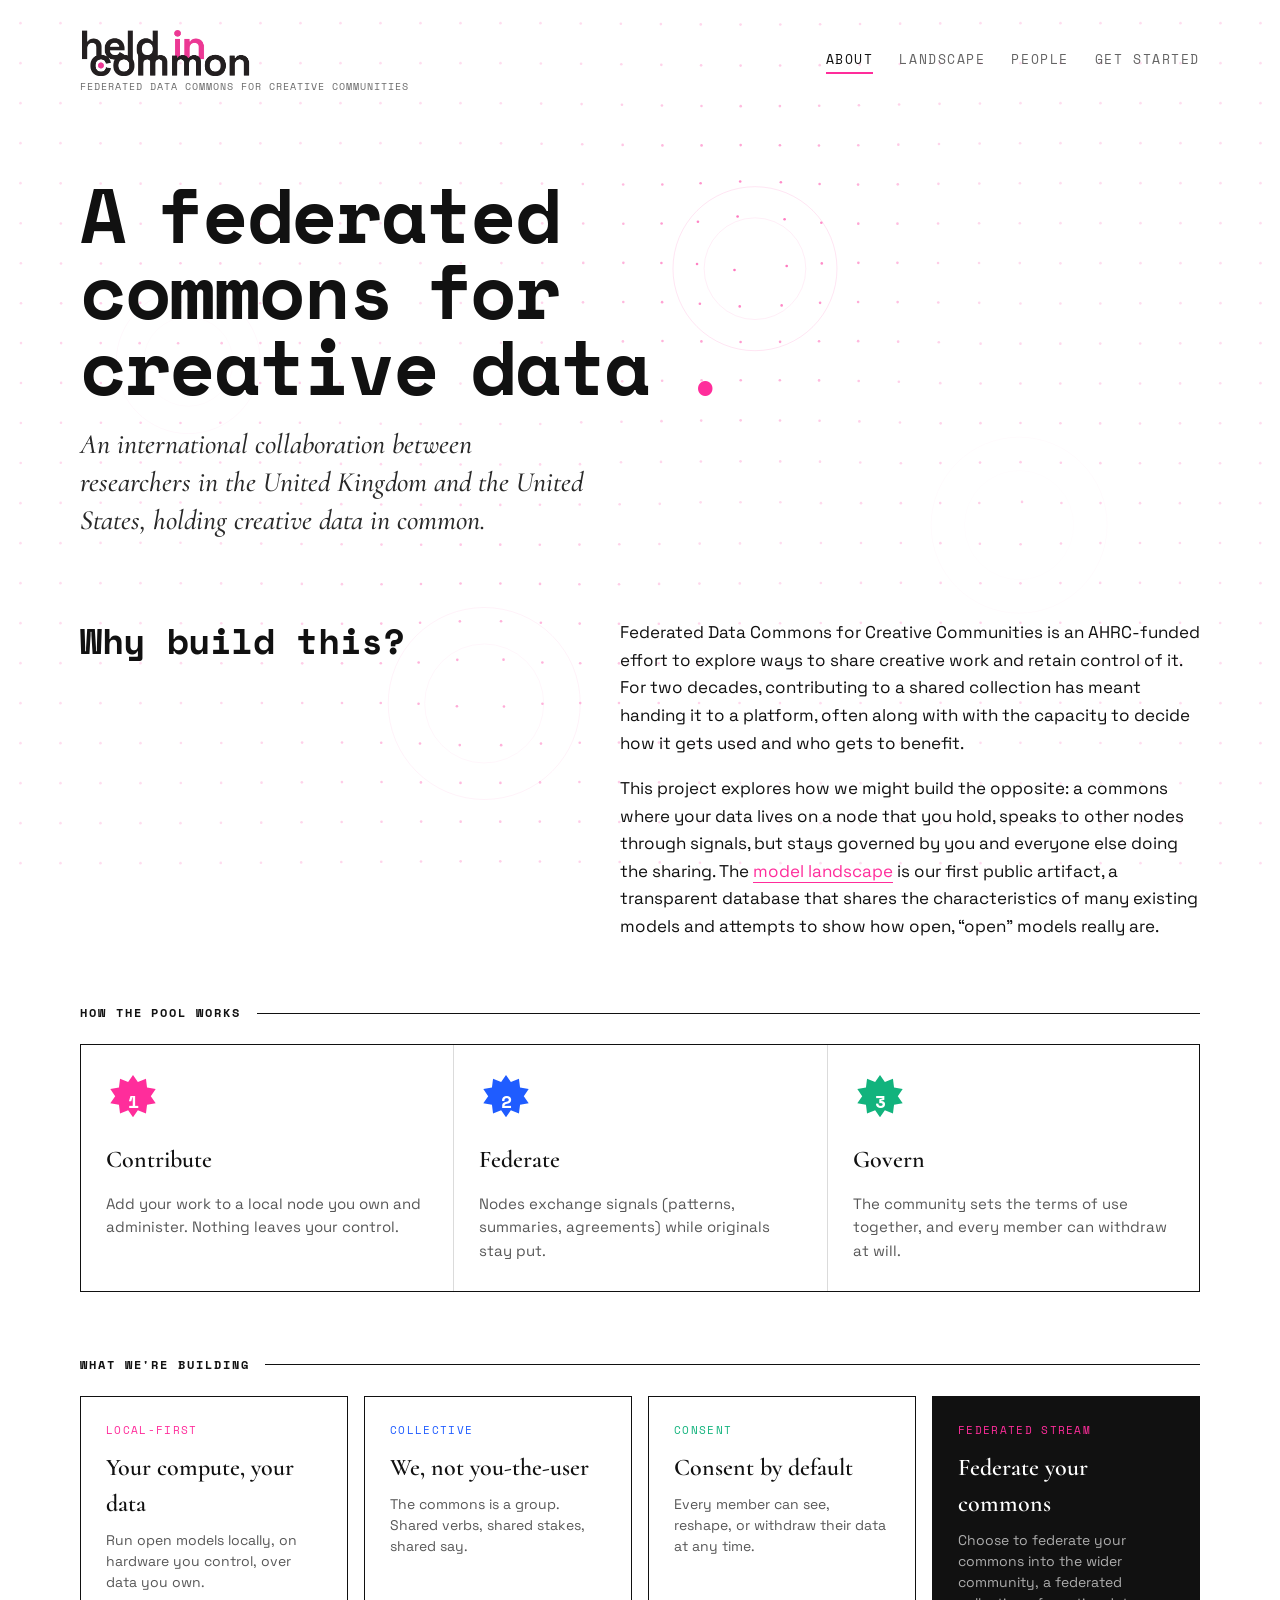
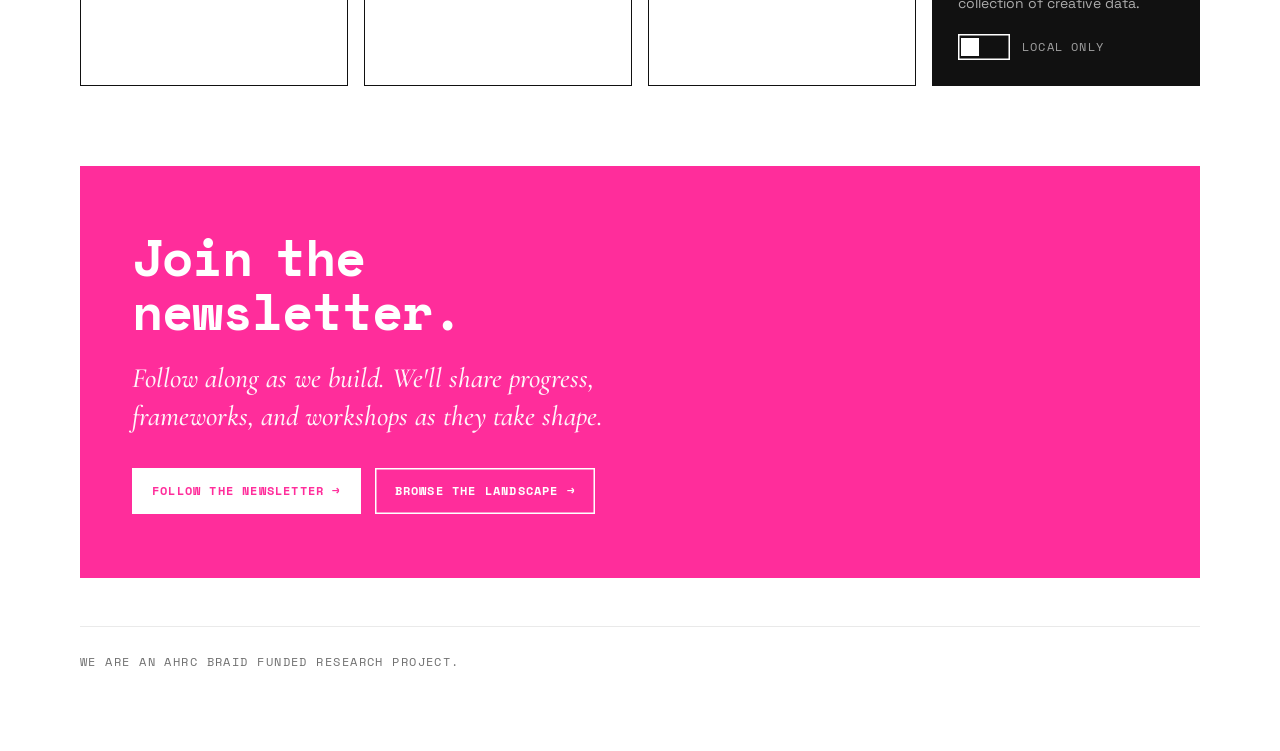
==== commit 35133396: "Add workshop Get Started / install page at /workshop New workshop/index.html served at heldincommon." ====
--- a/index.html
+++ b/index.html
@@ -35,6 +35,7 @@
           <a href="index.html" class="active">About</a>
           <a href="landscape.html">Landscape</a>
           <a href="people.html">People</a>
+          <a href="/workshop">Get Started</a>
         </div>
       </nav>
       <div class="rule"></div>
--- a/styles1.css
+++ b/styles1.css
@@ -858,4 +858,26 @@
   padding: 0 40px;
   color: gray;
   font-size: .7em;
-}+}
+/* --- Get started / install page --- */
+.dl-grid { display: grid; grid-template-columns: repeat(auto-fit, minmax(260px, 1fr)); gap: 16px; }
+.dl { box-shadow: inset 0 0 0 1px var(--ink); padding: 26px; background: var(--white); display: flex; flex-direction: column; }
+.dl .plat { font-family: var(--mono); font-size: 11px; letter-spacing: 0.12em; text-transform: uppercase; margin-bottom: 10px; }
+.dl .dl-title { font-family: var(--serif); font-weight: 600; font-size: 24px; margin-bottom: 4px; }
+.dl .dl-note { font-family: var(--grot); font-size: 14px; line-height: 1.5; opacity: 0.7; margin: 0 0 18px; }
+.dl-links { display: flex; flex-direction: column; gap: 10px; margin-top: auto; }
+.btn-ink { font-family: var(--mono); font-weight: 700; font-size: 12px; letter-spacing: 0.1em; text-transform: uppercase; color: #fff; background: var(--ink); padding: 14px 20px; text-decoration: none; text-align: center; }
+.btn-ink:hover { background: var(--pink); }
+.btn-line { font-family: var(--mono); font-weight: 700; font-size: 12px; letter-spacing: 0.08em; text-transform: uppercase; color: var(--ink); padding: 12px 18px; box-shadow: inset 0 0 0 1.5px var(--ink); text-decoration: none; text-align: center; }
+.btn-line:hover { color: var(--pink); box-shadow: inset 0 0 0 1.5px var(--pink); }
+.setup { display: flex; flex-direction: column; box-shadow: inset 0 0 0 1px var(--ink); background: var(--white); }
+.setup-step { display: flex; gap: 20px; padding: 26px; box-shadow: inset 0 1px 0 var(--ink); }
+.setup-step:first-child { box-shadow: none; }
+.setup-step .snum { flex: none; font-family: var(--mono); font-weight: 700; font-size: 20px; width: 44px; height: 44px; display: flex; align-items: center; justify-content: center; color: #fff; }
+.setup-step .sbody { flex: 1; }
+.setup-step .s-title { font-family: var(--serif); font-weight: 600; font-size: 22px; margin-bottom: 6px; }
+.setup-step .sbody p { font-family: var(--grot); font-size: 15px; line-height: 1.55; opacity: 0.75; margin: 0 0 12px; }
+.setup-step .sbody p:last-child { margin-bottom: 0; }
+.cmd { font-family: var(--mono); font-size: 13px; line-height: 1.5; background: var(--ink); color: #fff; padding: 14px 16px; margin: 0 0 12px; overflow-x: auto; white-space: pre-wrap; word-break: break-all; }
+.cmd .hash { color: var(--pink); }
+.inline-url { font-family: var(--mono); font-size: 13px; color: var(--blue); border-bottom: 1.5px solid var(--blue); text-decoration: none; word-break: break-all; }
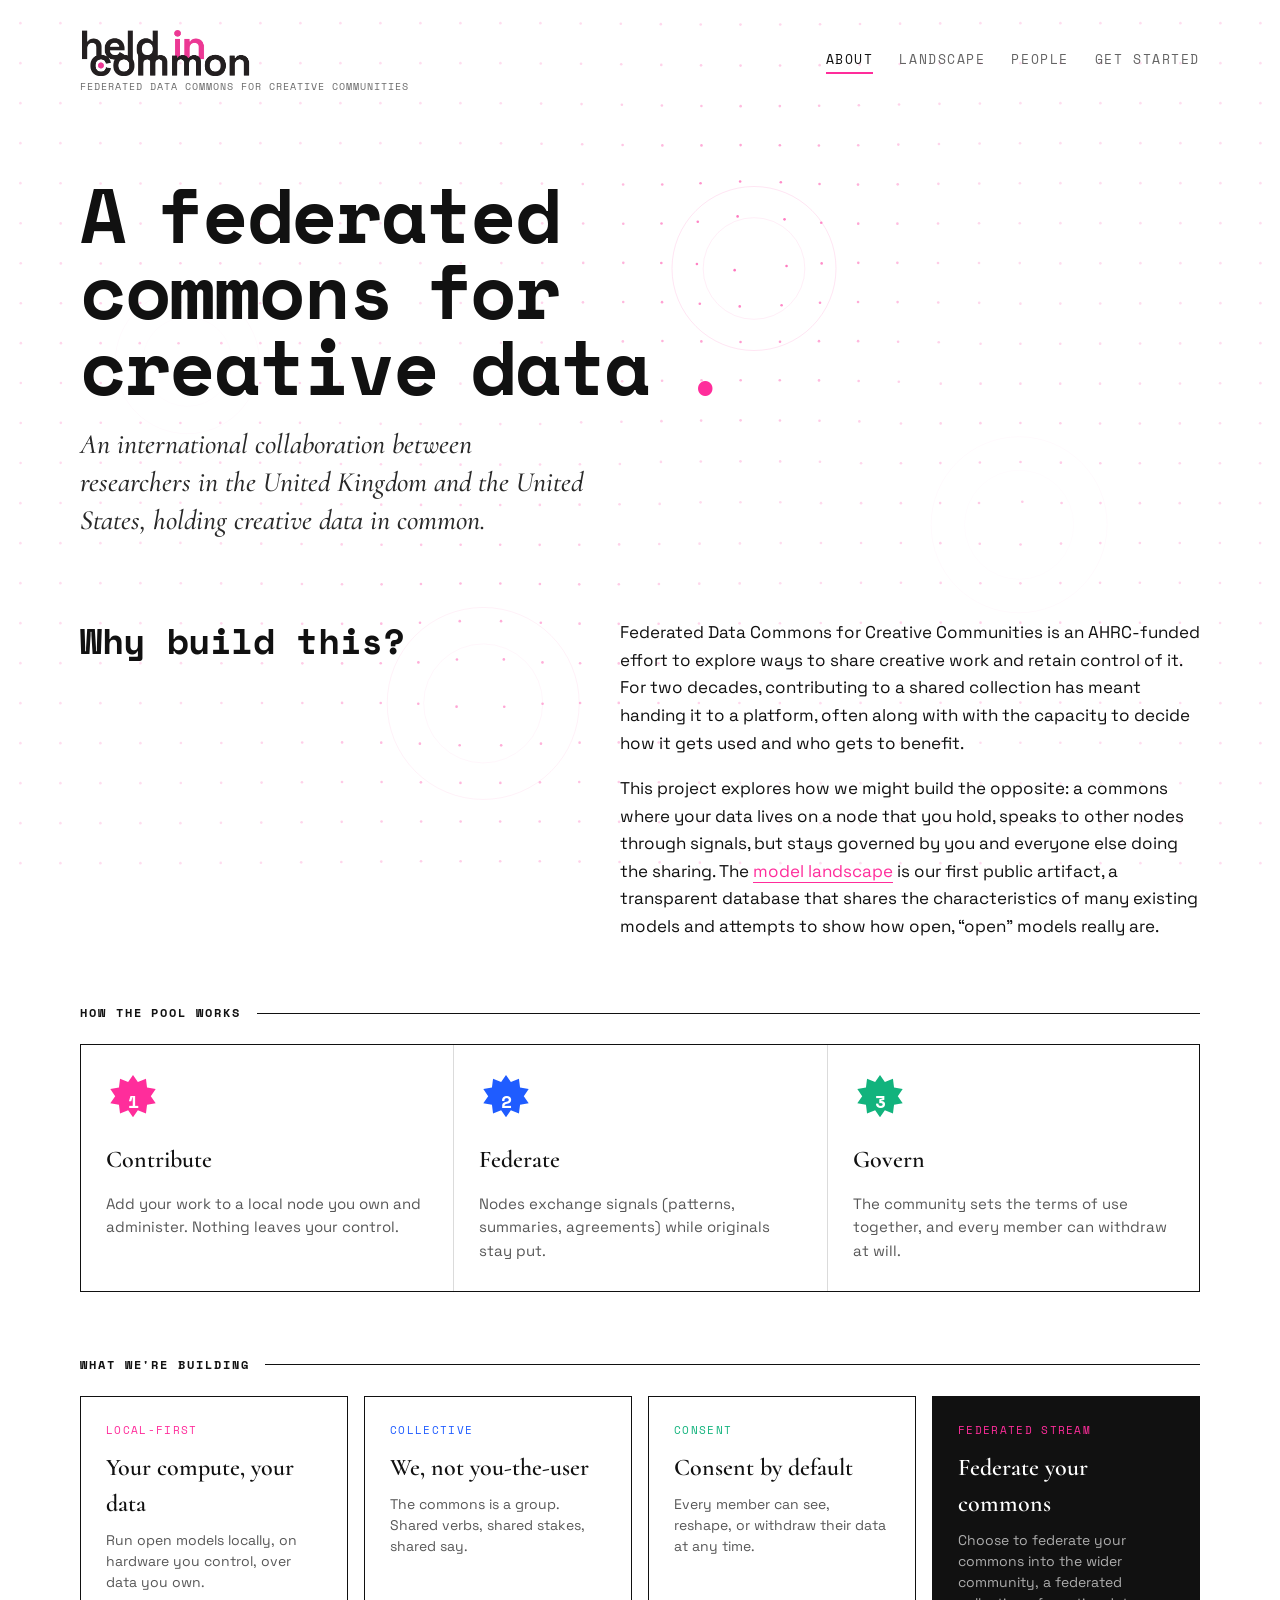
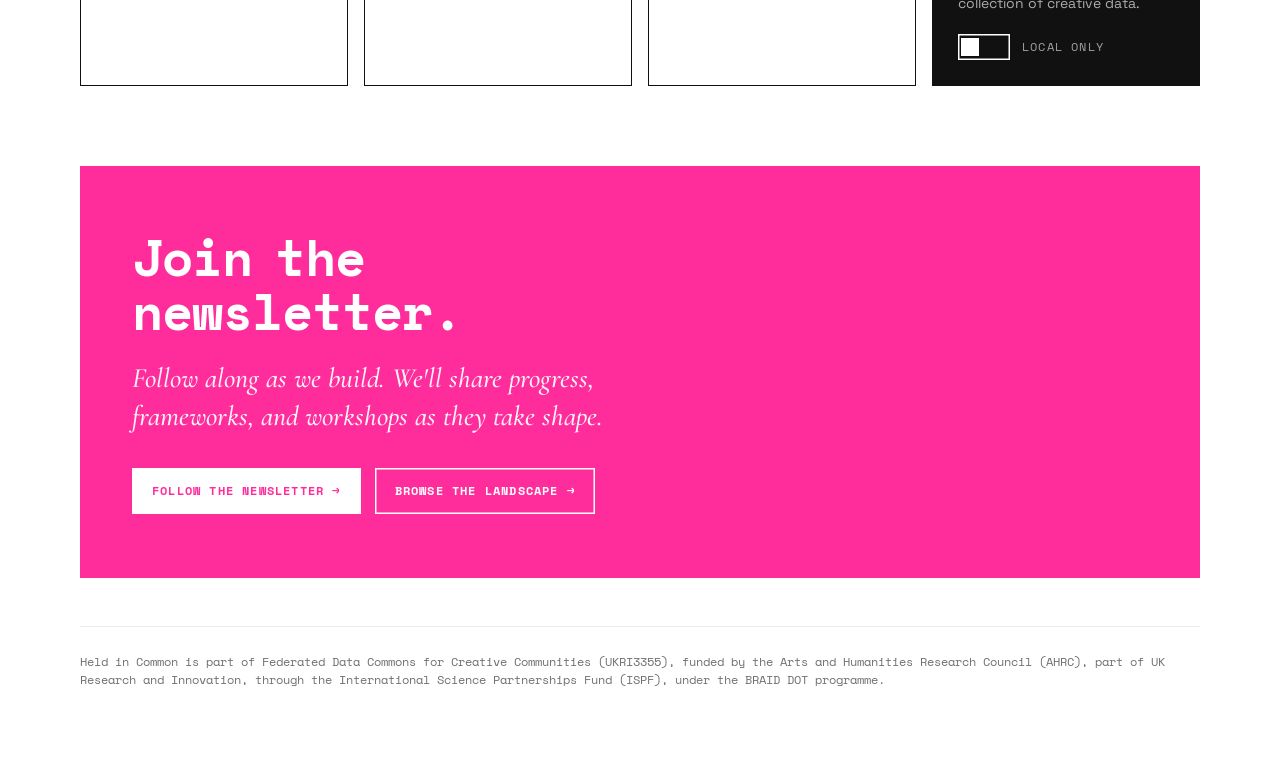
==== commit d6976cdd: "Footer: acknowledge the AHRC and ISPF funding, with the grant title and number (UKRI3355) Co-Authore" ====
--- a/index.html
+++ b/index.html
@@ -220,7 +220,7 @@
         </div>
       </section>
 
-      <div class="sub-foot">We are an AHRC Braid funded research project.</div>
+      <p class="sub-foot funding">Held in Common is part of <cite>Federated Data Commons for Creative Communities</cite> (UKRI3355), funded by the Arts and Humanities Research Council (AHRC), part of UK Research and Innovation, through the International Science Partnerships Fund (ISPF), under the BRAID DOT programme.</p>
     </div>
 
     <script src="bg.js"></script>
--- a/styles1.css
+++ b/styles1.css
@@ -741,6 +741,11 @@
 .legal-aff { font-family: var(--grot); font-size: 14px; opacity: 0.6; margin-top: 4px; }
 
 .sub-foot { margin-top: 48px; padding-top: 26px; border-top: 1px solid var(--line); font-family: var(--mono); font-size: 12px; letter-spacing: 0.12em; text-transform: uppercase; opacity: 0.6; padding-bottom: 80px; }
+
+/* Funder acknowledgement (grant UKRI3355): a full sentence, so sentence case
+   and normal tracking keep it readable; the grant title is not italic. */
+.funding { letter-spacing: normal; text-transform: none; line-height: 1.5; }
+.funding cite { font-style: normal; }
 
 /* ============================================================================
    Mobile optimisation — placed last so it overrides subpage base styles.
@@ -870,14 +875,12 @@
 .btn-ink:hover { background: var(--pink); }
 .btn-line { font-family: var(--mono); font-weight: 700; font-size: 12px; letter-spacing: 0.08em; text-transform: uppercase; color: var(--ink); padding: 12px 18px; box-shadow: inset 0 0 0 1.5px var(--ink); text-decoration: none; text-align: center; }
 .btn-line:hover { color: var(--pink); box-shadow: inset 0 0 0 1.5px var(--pink); }
-.setup { display: flex; flex-direction: column; box-shadow: inset 0 0 0 1px var(--ink); background: var(--white); }
-.setup-step { display: flex; gap: 20px; padding: 26px; box-shadow: inset 0 1px 0 var(--ink); }
-.setup-step:first-child { box-shadow: none; }
-.setup-step .snum { flex: none; font-family: var(--mono); font-weight: 700; font-size: 20px; width: 44px; height: 44px; display: flex; align-items: center; justify-content: center; color: #fff; }
-.setup-step .sbody { flex: 1; }
-.setup-step .s-title { font-family: var(--serif); font-weight: 600; font-size: 22px; margin-bottom: 6px; }
-.setup-step .sbody p { font-family: var(--grot); font-size: 15px; line-height: 1.55; opacity: 0.75; margin: 0 0 12px; }
+.setup { display: flex; flex-direction: column; gap: 46px; margin-top: 10px; }
+.setup-step { display: flex; gap: 22px; align-items: flex-start; }
+.setup-step .burst { flex: none; width: 58px; height: 58px; }
+.setup-step .sbody { flex: 1; min-width: 0; }
+.setup-step .s-title { font-family: var(--serif); font-weight: 600; font-size: 30px; line-height: 1.08; margin: 6px 0 12px; }
+.setup-step .sbody p { font-family: var(--grot); font-size: 15px; line-height: 1.55; opacity: 0.8; margin: 0 0 12px; }
 .setup-step .sbody p:last-child { margin-bottom: 0; }
-.cmd { font-family: var(--mono); font-size: 13px; line-height: 1.5; background: var(--ink); color: #fff; padding: 14px 16px; margin: 0 0 12px; overflow-x: auto; white-space: pre-wrap; word-break: break-all; }
-.cmd .hash { color: var(--pink); }
-.inline-url { font-family: var(--mono); font-size: 13px; color: var(--blue); border-bottom: 1.5px solid var(--blue); text-decoration: none; word-break: break-all; }
+.cmd { font-family: var(--mono); font-size: 13px; line-height: 1.5; background: var(--ink); color: #fff; padding: 14px 16px; margin: 0 0 12px; white-space: pre-wrap; overflow-wrap: anywhere; }
+.inline-url { font-family: var(--mono); font-size: 13px; color: var(--blue); border-bottom: 1.5px solid var(--blue); text-decoration: none; overflow-wrap: anywhere; }
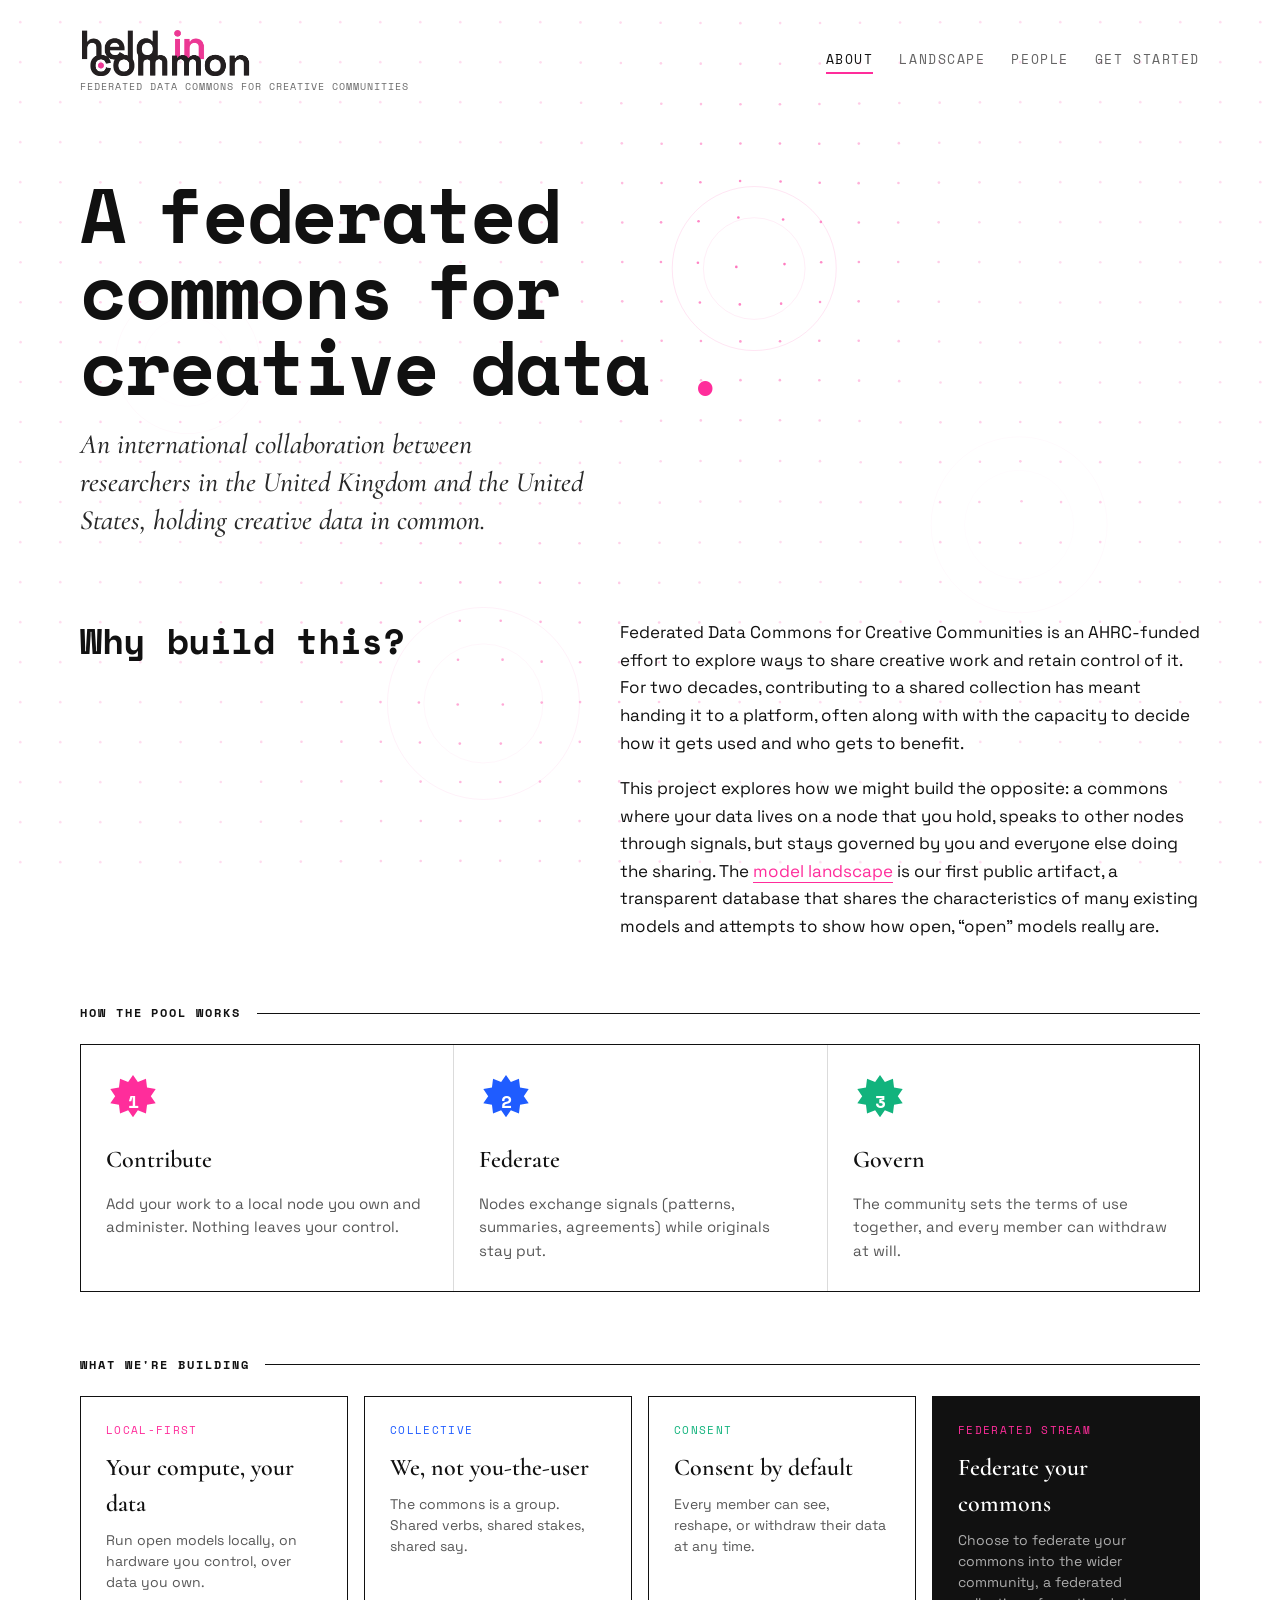
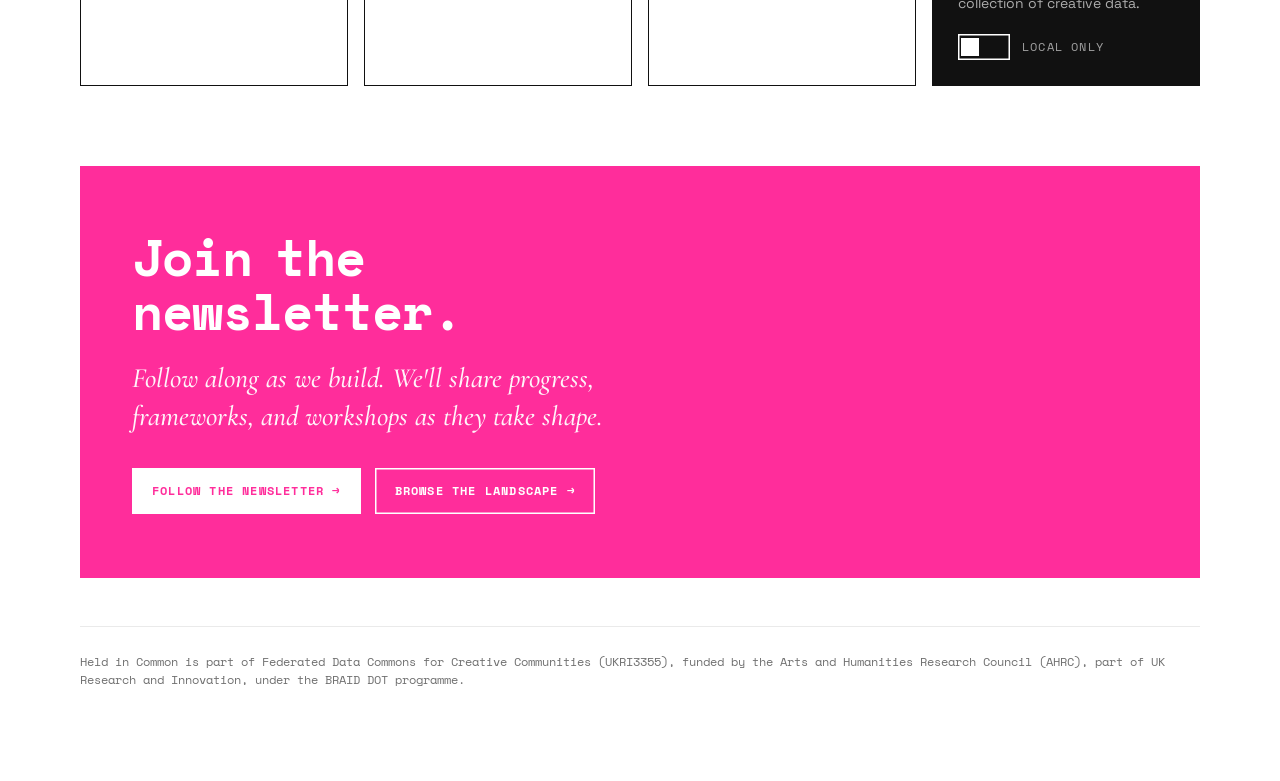
==== commit e81094a0: "Footer: remove ISPF from the funding acknowledgement Co-Authored-By: Claude Opus 5.5 <noreply@anthro" ====
--- a/index.html
+++ b/index.html
@@ -220,7 +220,7 @@
         </div>
       </section>
 
-      <p class="sub-foot funding">Held in Common is part of <cite>Federated Data Commons for Creative Communities</cite> (UKRI3355), funded by the Arts and Humanities Research Council (AHRC), part of UK Research and Innovation, through the International Science Partnerships Fund (ISPF), under the BRAID DOT programme.</p>
+      <p class="sub-foot funding">Held in Common is part of <cite>Federated Data Commons for Creative Communities</cite> (UKRI3355), funded by the Arts and Humanities Research Council (AHRC), part of UK Research and Innovation, under the BRAID DOT programme.</p>
     </div>
 
     <script src="bg.js"></script>
